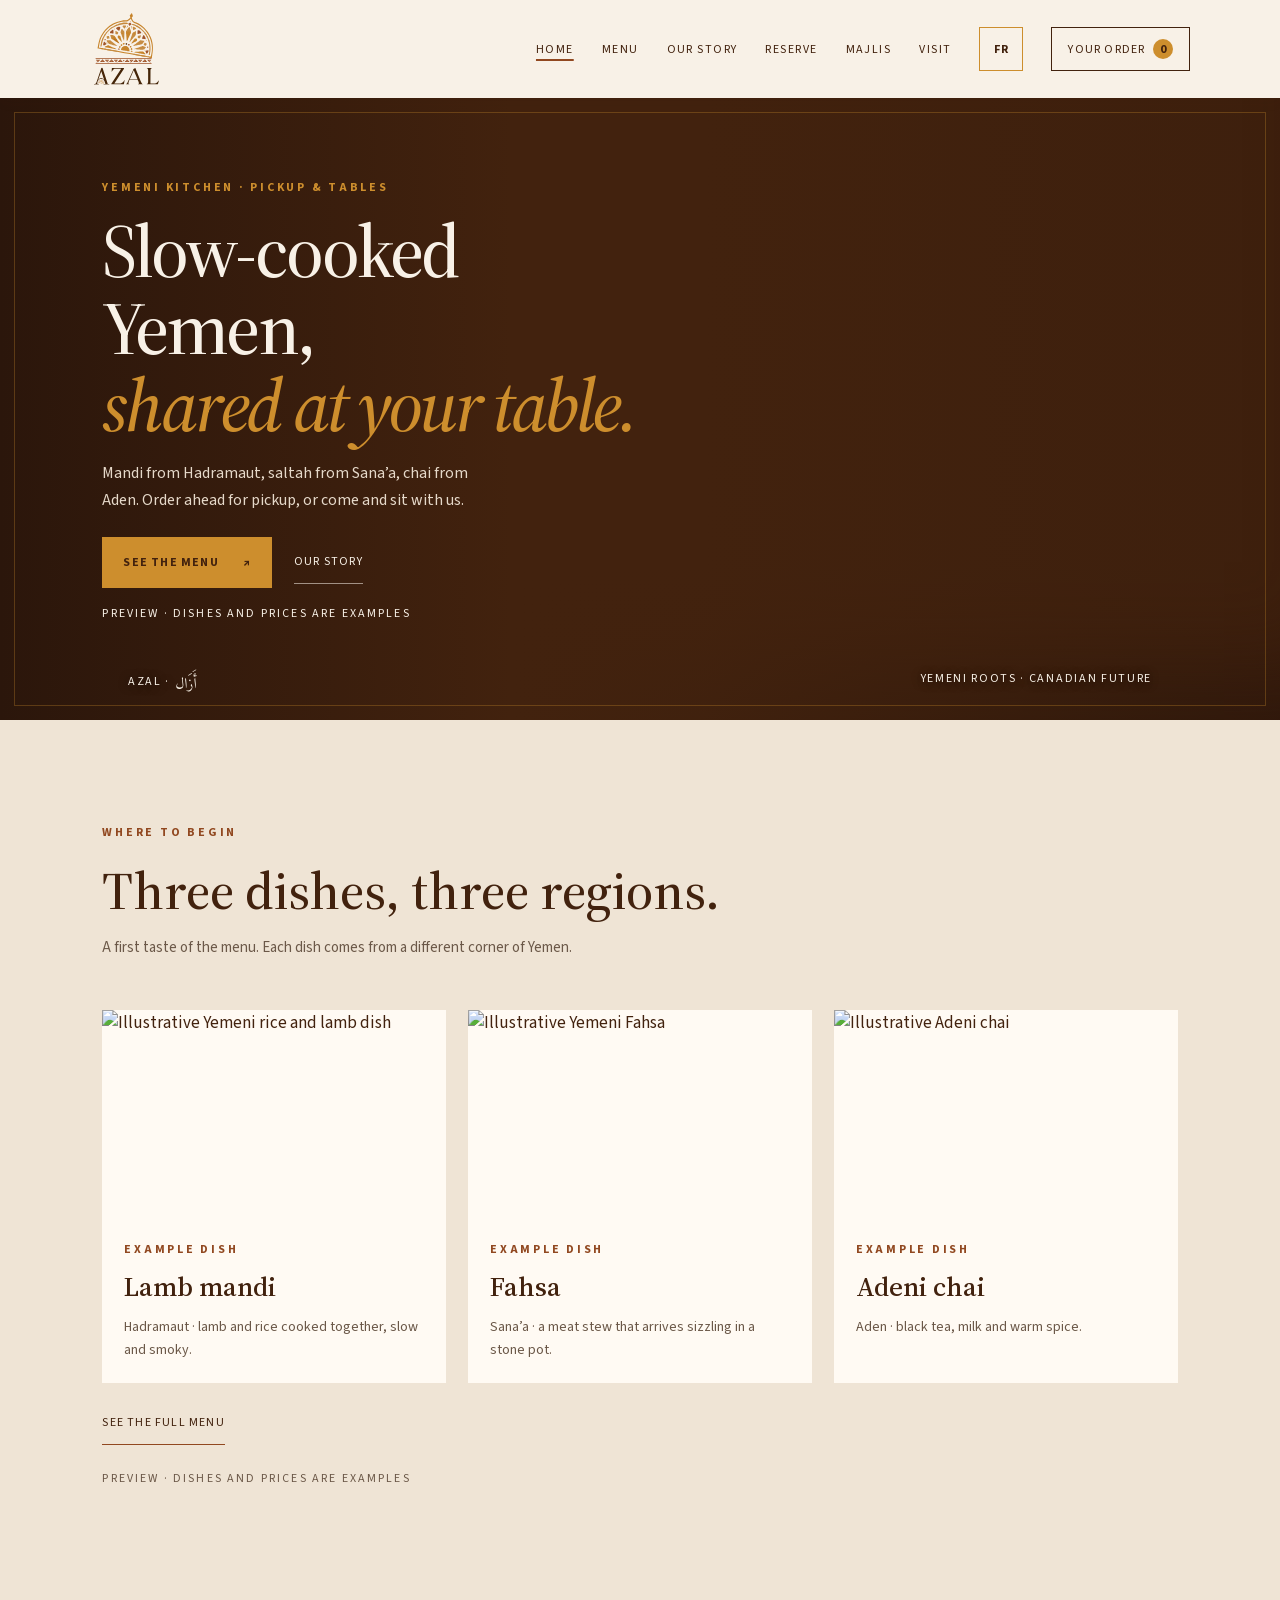
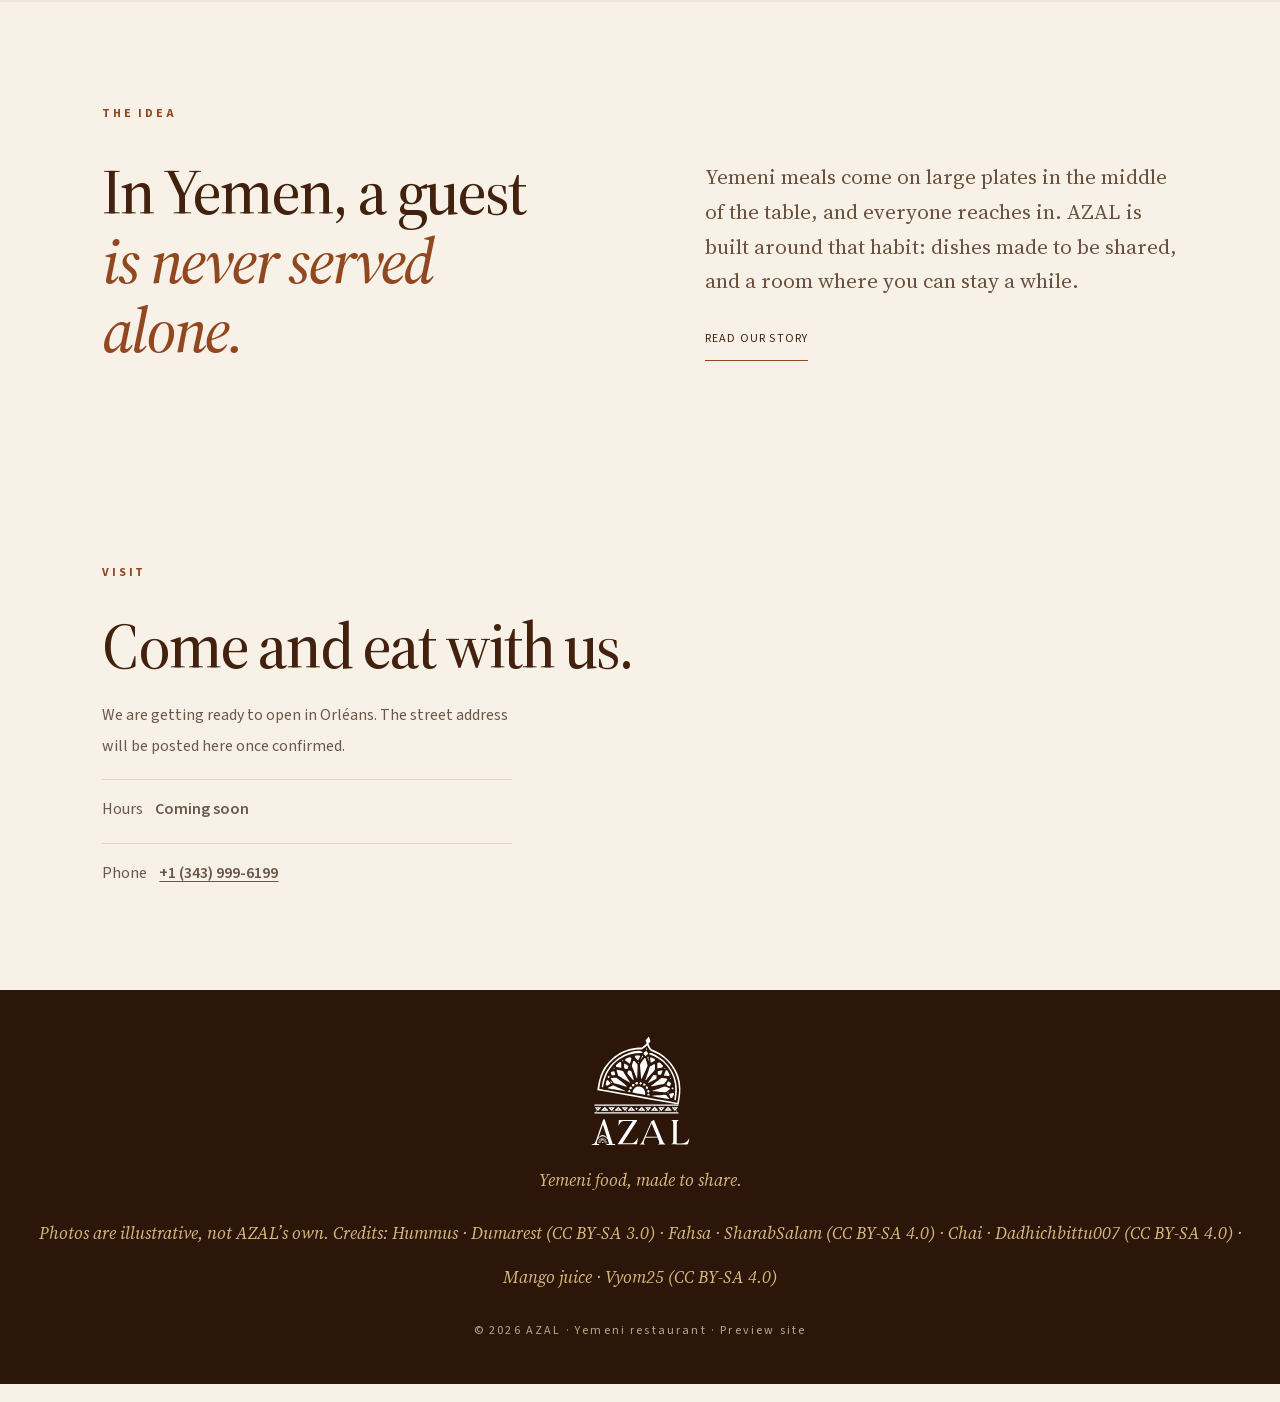
==== index.html @ a46d20f7 "T-23 step 2: membership number on the member page; join pitch hidden for members - auth.js state() r" ====
<!doctype html>
<html lang="en">
<head>
<meta charset="utf-8"><meta name="viewport" content="width=device-width, initial-scale=1"><meta name="theme-color" content="#42220E">
<meta name="description" content="Yemeni food made to share: mandi from Hadramaut, saltah from Sana’a, chai from Aden. Preview site: dishes and prices are examples."><meta property="og:type" content="website"><meta property="og:title" content="AZAL · Yemeni kitchen"><meta property="og:description" content="Yemeni food made to share: mandi from Hadramaut, saltah from Sana’a, chai from Aden. Preview site: dishes and prices are examples."><meta name="twitter:card" content="summary"><title>AZAL · Yemeni kitchen</title>
<link rel="preload" href="assets/fonts/SourceSans3VF-Upright.woff2" as="font" type="font/woff2" crossorigin><link rel="preload" href="assets/fonts/SourceSerif4Variable-Roman.woff2" as="font" type="font/woff2" crossorigin><link rel="stylesheet" href="styles.css?v=20261127-2100"><link rel="icon" type="image/svg+xml" href="assets/azal-symbol.svg"></head>
<body class="page-home" data-title-key="title_home"><a class="skip-link" href="#main-content" data-i18n="skipLink">Skip to content</a><header class="site-header"><a class="brand" href="index.html" aria-label="AZAL home" data-i18n-aria-label="ariaHome"><img class="brand-logo" style="height:78px;width:auto;display:block" src="assets/azal-logo.svg" alt="AZAL — Yemeni Kitchen" data-i18n-alt="altLogoFooter"></a>
<button class="menu-toggle" aria-label="Open navigation" data-i18n-aria-label="ariaOpenNav" aria-controls="primary-navigation" aria-expanded="false">☰</button><nav class="nav" id="primary-navigation" aria-label="Main navigation" data-i18n-aria-label="ariaMainNav"><a href="index.html" data-i18n="navHome" aria-current="page">Home</a><a href="menu.html" data-i18n="navMenu">Menu</a><a href="story.html" data-i18n="navStory">Our story</a><a href="reserve.html" data-i18n="navReserve">Reserve</a>
<a href="member.html" data-i18n="navMajlis">Majlis</a><a href="index.html#visit" data-i18n="navVisit">Visit</a><button class="language-toggle" id="languageToggle" type="button" aria-label="Switch language">FR</button></nav><div class="header-quick"><button class="language-quick" type="button" data-lang-quick>FR</button><a class="majlis-quick" href="member.html" aria-label="Majlis" data-i18n-aria-label="navMajlis"><svg class="hq-icon" viewBox="0 0 24 24" aria-hidden="true" focusable="false"><circle cx="12" cy="8" r="4"/><path d="M4 21c1.5-4.2 4.4-6 8-6s6.5 1.8 8 6"/></svg></a></div><button class="cart-open" id="cartOpen"><svg class="hq-icon cart-icon" viewBox="0 0 24 24" aria-hidden="true" focusable="false"><path d="M5 8h14l-1.2 12H6.2z"/><path d="M9 8V6a3 3 0 0 1 6 0v2"/></svg><span class="cart-label" data-i18n="cartButton">Your order</span> <span id="cartCount">0</span></button></header>
<main id="main-content"><section class="hero"><div class="hero-photo" role="img" aria-label="Traditional Yemeni rice and lamb feast" data-i18n-aria-label="ariaHeroImage"></div><div class="hero-shade"></div><div class="hero-copy"><p class="eyebrow" data-i18n="heroEyebrow">YEMENI KITCHEN · PICKUP & TABLES</p><h1><span data-i18n="heroTitle">Slow-cooked Yemen,</span><br><em data-i18n="heroTitleEm">shared at your table.</em></h1><p class="hero-text" data-i18n="heroText">Mandi from Hadramaut, saltah from Sana’a, chai from Aden. Order ahead for pickup, or come and sit with us.</p><div class="hero-actions"><a class="button button-gold" href="menu.html"><span data-i18n="heroMenu">See the menu</span> <span class="dir-arrow" aria-hidden="true">↗</span></a><a class="text-link" href="story.html" data-i18n="heroStory">Our story</a></div><p class="sample-note" data-i18n="sampleNote">PREVIEW · DISHES AND PRICES ARE EXAMPLES</p></div><div class="hero-bottom"><span>AZAL · <svg class="wordmark-ar" focusable="false" xmlns="http://www.w3.org/2000/svg" viewBox="43 -1296 1424 1545" role="img" aria-label="أَزَال" lang="ar"><path fill="currentColor" d="M1320 -670Q1341 -719 1347 -672L1370 -427Q1408 -96 1361 -7Q1354 5 1350 -1Q1346 -6 1346 -18Q1348 -102 1334 -207Q1334 -211 1313 -397L1291 -578Q1289 -598 1295 -612ZM1411 -812Q1384 -807 1364.5 -803.0Q1345 -799 1334 -795Q1323 -791 1302.0 -782.5Q1281 -774 1250 -760Q1237 -754 1231 -764Q1219 -782 1270 -813Q1233 -831 1228 -855Q1220 -897 1262 -954Q1304 -1011 1351 -1007Q1381 -1004 1378 -973Q1375 -942 1360 -921Q1346 -901 1336 -916Q1325 -934 1306 -935Q1286 -937 1275 -923Q1263 -908 1276 -897Q1309 -866 1374 -864Q1379 -864 1386.5 -865.5Q1394 -867 1404 -869Q1415 -871 1422.0 -872.5Q1429 -874 1433 -874Q1442 -874 1445 -867Q1448 -861 1446 -856Q1426 -815 1411 -812Z M1395 -1270Q1420 -1285 1413 -1260L1403 -1228Q1400 -1215 1381 -1204L1187 -1092Q1178 -1087 1173 -1089Q1169 -1092 1169 -1101V-1118Q1169 -1126 1187 -1141Z M1066 -279Q1067 -283 1069 -284Q1074 -286 1084 -276Q1123 -236 1142 -169Q1162 -100 1156 -35Q1144 53 1086 127Q1028 202 934 226Q910 233 886 225Q828 205 791.5 190.5Q755 176 741 167Q737 164 737 161Q737 157 740 154Q743 151 749 153Q784 163 813.0 166.5Q842 170 867 167Q892 164 920.5 152.5Q949 141 981 120Q1076 59 1120 -24Q1124 -30 1122 -40Q1107 -93 1044 -171Q1041 -176 1042 -179ZM964 -590Q966 -593 972 -592Q1012 -578 1043 -550Q1047 -546 1044 -542L997 -466Q994 -461 987 -467Q983 -470 966.0 -481.0Q949 -492 917 -511Q912 -514 915 -517Z M1098 -1021Q1123 -1036 1116 -1011L1106 -979Q1103 -966 1084 -955L890 -843Q881 -838 876 -840Q872 -843 872 -852V-869Q872 -877 890 -892Z M692 -670Q713 -719 719 -672L742 -427Q780 -96 733 -7Q726 5 722 -1Q718 -6 718 -18Q720 -102 706 -207Q706 -211 685 -397L663 -578Q661 -598 667 -612Z M463 -744Q466 -751 473 -751Q480 -751 483 -742Q501 -693 524 -669Q533 -660 523 -645Q518 -638 514.0 -632.0Q510 -626 507 -622Q501 -615 501 -602Q503 -569 508.0 -523.5Q513 -478 520 -420Q528 -362 532.5 -317.5Q537 -273 539 -241Q547 -139 512 -58Q491 -7 407 29Q322 65 257 64Q64 61 63 -104Q62 -213 139 -313Q144 -320 150 -318Q157 -316 158 -311Q160 -304 156 -298Q103 -202 107 -159Q121 -36 290 -42Q435 -47 499 -129Q498 -161 492.5 -216.5Q487 -272 476 -352Q466 -432 458.0 -507.0Q450 -582 445 -652L441 -686Q441 -694 444 -700Z"/></svg></span><span data-i18n="heroBottom">YEMENI ROOTS · CANADIAN FUTURE</span></div></section><section class="signature-section section">
<div class="section-kicker" data-i18n="signatureKicker">WHERE TO BEGIN</div>
<div class="signature-heading"><div><h2 data-i18n="signatureTitle">Three dishes, three regions.</h2><p data-i18n="signatureIntro">A first taste of the menu. Each dish comes from a different corner of Yemen.</p></div></div>
<div class="signature-grid">
<a class="signature-card" href="menu.html"><img src="https://images.unsplash.com/photo-1512058564366-18510be2db19?auto=format&amp;fit=crop&amp;w=900&amp;q=80" alt="Illustrative Yemeni rice and lamb dish" data-i18n-alt="altMandi"><span class="section-kicker" data-i18n="signatureLabel">EXAMPLE DISH</span><h3 data-i18n="signatureMandi">Lamb mandi</h3><p data-i18n="signatureMandiText">Hadramaut · lamb and rice cooked together, slow and smoky.</p></a>
<a class="signature-card" href="menu.html"><img src="https://commons.wikimedia.org/wiki/Special:FilePath/%D8%AE%D8%A8%D8%B2_%D9%85%D9%84%D9%88%D8%AD.jpg?width=900" alt="Illustrative Yemeni Fahsa" data-i18n-alt="altFahsa"><span class="section-kicker" data-i18n="signatureLabel">EXAMPLE DISH</span><h3 data-i18n="signatureFahsa">Fahsa</h3><p data-i18n="signatureFahsaText">Sana’a · a meat stew that arrives sizzling in a stone pot.</p></a>
<a class="signature-card" href="menu.html"><img src="https://commons.wikimedia.org/wiki/Special:FilePath/Chai_In_Sakora.jpg?width=900" alt="Illustrative Adeni chai" data-i18n-alt="altChai"><span class="section-kicker" data-i18n="signatureLabel">EXAMPLE DISH</span><h3 data-i18n="signatureChai">Adeni chai</h3><p data-i18n="signatureChaiText">Aden · black tea, milk and warm spice.</p></a>
</div>
<a class="text-link dark-link signature-more" href="menu.html" data-i18n="signatureMore">See the full menu</a>
<p class="sample-note signature-note" data-i18n="sampleNote">PREVIEW · DISHES AND PRICES ARE EXAMPLES</p>
</section><section class="welcome section" id="story-teaser"><div class="section-kicker" data-i18n="storyKicker">THE IDEA</div><div class="welcome-grid"><h2><span data-i18n="storyTitle">In Yemen, a guest</span><br><em data-i18n="storyTitleEm">is never served alone.</em></h2><div class="welcome-copy"><p data-i18n="storyText">Yemeni meals come on large plates in the middle of the table, and everyone reaches in. AZAL is built around that habit: dishes made to be shared, and a room where you can stay a while.</p><div class="story-teaser-link"><a class="text-link dark-link" href="story.html" data-i18n="storyTeaserLink">Read our story</a></div></div></div></section><section class="visit section" id="visit"><div><div class="section-kicker" data-i18n="visitKicker">VISIT</div><h2 data-i18n="visitTitle">Come and eat with us.</h2><p data-i18n="visitText">We are getting ready to open in Orléans. The street address will be posted here once confirmed.</p><p class="visit-hours"><span data-i18n="hoursLabel">Hours</span> <strong data-i18n="comingSoon">Coming soon</strong></p><p class="visit-hours visit-phone"><span data-i18n="addressLabel">Phone</span> <a class="phone-link" dir="ltr" href="tel:+13439996199"><strong>+1 (343) 999-6199</strong></a></p></div><div class="visit-card" hidden data-show-when="owner-facts"><span class="card-label" data-i18n="visitCard">AZAL</span><h3><span data-i18n="visitCardTitle">One room,</span><br><span data-i18n="visitCardTitle2">one warm welcome.</span></h3><div class="detail-row"><span data-i18n="locationLabel">Where</span><strong data-i18n="toAnnounce">Address coming soon</strong></div><div class="detail-row"><span data-i18n="addressLabel">Phone</span><strong data-i18n="comingSoon">Coming soon</strong></div><div class="detail-row"><span data-i18n="hoursLabel">Hours</span><strong data-i18n="comingSoon">Coming soon</strong></div></div></section></main><footer class="footer"><img class="footer-logo" style="height:118px;width:auto;display:block;margin:0 auto 12px" src="assets/azal-logo-white.svg" alt="AZAL Restaurant" data-i18n-alt="altLogo"><p data-i18n="footerTagline">Yemeni food, made to share.</p><p class="photo-credits"><span data-i18n="photoCreditsLabel">Photos are illustrative, not AZAL’s own. Credits:</span> <a href="https://commons.wikimedia.org/wiki/File:HummusLebanese.jpg" target="_blank" rel="noopener noreferrer">Hummus · Dumarest</a> (CC BY-SA 3.0) · <a href="https://commons.wikimedia.org/wiki/File:%D8%AE%D8%A8%D8%B2_%D9%85%D9%84%D9%88%D8%AD.jpg" target="_blank" rel="noopener noreferrer">Fahsa · SharabSalam</a> (CC BY-SA 4.0) · <a href="https://commons.wikimedia.org/wiki/File:Chai_In_Sakora.jpg" target="_blank" rel="noopener noreferrer">Chai · Dadhichbittu007</a> (CC BY-SA 4.0) · <a href="https://commons.wikimedia.org/wiki/File:Mango_juice.JPG" target="_blank" rel="noopener noreferrer">Mango juice · Vyom25</a> (CC BY-SA 4.0)</p><span>© <span id="year"></span> <span data-i18n="footerLegal">AZAL · Yemeni restaurant · Preview site</span></span></footer><div class="cart-backdrop" id="cartBackdrop"></div><aside class="cart-drawer" id="cartDrawer" aria-label="Your order" data-i18n-aria-label="ariaYourOrder" aria-hidden="true"><div class="cart-head"><div><span class="section-kicker" data-i18n="cartKicker">YOUR ORDER</span><h2 data-i18n="cartTitle">For pickup</h2></div><button class="close-cart" id="cartClose" aria-label="Close cart" data-i18n-aria-label="ariaCloseCart">×</button></div><div id="cartItems" class="cart-items"><p class="empty-cart">Your basket is waiting for something delicious.</p></div><div class="cart-bottom"><div class="total-line"><span data-i18n="subtotal">Subtotal</span><strong id="cartTotal">$0.00</strong></div><div class="total-line"><span data-i18n="hst">HST (13%)</span><strong id="cartTax">$0.00</strong></div><div class="total-line total-grand"><span data-i18n="total">Total</span><strong id="cartGrand">$0.00</strong></div><p class="demo-disclaimer" data-i18n="cartDisclaimer">Preview only: nothing is sent or charged.</p><button class="button button-gold checkout-button" id="checkoutButton" disabled><span data-i18n="checkoutButton">Continue</span></button></div></aside>

<p id="cartStatus" class="visually-hidden" role="status" aria-live="polite"></p><div class="checkout-modal" id="checkoutModal" role="dialog" aria-modal="true" aria-labelledby="checkoutTitle"><div class="checkout-panel"><button class="close-cart modal-close" id="modalClose" aria-label="Close" data-i18n-aria-label="ariaClose">×</button><span class="section-kicker" data-i18n="demoOnly">PREVIEW</span><h2 id="checkoutTitle" data-i18n="checkoutTitle">Almost there.</h2><p data-i18n="checkoutText">This preview does not send your order to the kitchen or take payment.</p><p class="demo-disclaimer" data-i18n="demoPickupOnly">Nothing you choose here is sent, stored or charged.</p><fieldset class="pickup" id="pickup"><legend data-i18n="pickupTitle">Pickup time</legend><p class="pickup-note" id="pickupNote" aria-live="polite"></p><div class="pickup-options" id="pickupOptions"></div><p class="pickup-tz" id="pickupTz" data-i18n="pickupTz" hidden>Times are Toronto time.</p></fieldset><div class="checkout-totals" id="checkoutTotals" aria-live="polite"></div><button class="button button-gold checkout-button" id="placeDemoOrder"><span data-i18n="placeDemo">See the preview</span></button><p id="checkoutMessage" class="checkout-message" aria-live="polite"></p><div class="ritual" id="ritualPreview" aria-live="polite" hidden></div></div></div>
<script src="supabase-config.js?v=20261127-2100" defer></script><script src="script.js?v=20261127-2100" defer></script><script src="auth.js?v=20261127-2100" defer></script><script src="sigil.js?v=20261127-2100" defer></script><script src="checkout.js?v=20261127-2100" defer></script><script src="sharecard.js?v=20261127-2100" defer></script><script src="iftar.js?v=20261127-2100" defer></script></body></html>
---- styles.css ----
/* Arabic webfont (F-A): Amiri, SIL OFL 1.1 (assets/fonts/OFL-Amiri.txt), subset to Arabic + basic punctuation.
   Loaded only when Arabic glyphs are needed (unicode-range), so EN/FR pages do not download it. */
@font-face{font-family:"AZAL Arabic";src:url("assets/fonts/Amiri-Arabic.woff") format("woff");font-weight:400 700;font-style:normal;font-display:swap;unicode-range:U+0600-06FF,U+0750-077F,U+FB50-FDFF,U+FE70-FEFF,U+200C-200F}
:root{--brown:#42220E;--gold:#CD8E2D;--clay:#914820;--ivory:#F8F1E7;--muted:#6B5848;--cream:#fffaf3}*{box-sizing:border-box}html{scroll-behavior:smooth}body{margin:0;background:var(--ivory);color:var(--brown);font-family:'DM Sans',Arial,sans-serif}body.locked{overflow:hidden}a{color:inherit;text-decoration:none}button{font:inherit;cursor:pointer}.site-header{height:88px;padding:10px clamp(22px,7vw,110px);display:flex;align-items:center;justify-content:space-between;background:var(--ivory);position:relative;z-index:5}.brand{display:flex;flex-direction:column;align-items:center;line-height:1}.brand small{font-size:12px;letter-spacing:.25em;margin-top:6px}.nav{display:flex;align-items:center;gap:36px;font-size:12px;letter-spacing:.12em;text-transform:uppercase}.nav>a:hover{color:var(--clay)}.cart-open{background:none;border:1px solid var(--brown);padding:12px 17px;color:var(--brown);font-size:12px;letter-spacing:.1em;text-transform:uppercase}.cart-open{display:inline-flex;align-items:center;justify-content:center;gap:8px;white-space:nowrap;flex-shrink:0}.cart-open #cartCount{display:inline-grid;place-items:center;margin:0;background:var(--gold);border-radius:50%;width:20px;height:20px;min-width:20px;font-weight:700;flex:0 0 20px}.menu-toggle{display:none;background:none;border:0;font-size:25px;color:var(--brown)}.hero{min-height:630px;position:relative;display:flex;align-items:center;overflow:hidden;background:var(--brown);color:var(--ivory);padding:90px clamp(24px,10vw,150px);box-shadow:inset 0 -130px 90px -70px rgba(43,22,11,.78)}.hero-photo{position:absolute;inset:0 0 0 38%;background-image:url('https://images.unsplash.com/photo-1544025162-d76694265947?auto=format&fit=crop&w=1800&q=85');background-size:cover;background-position:center 54%;opacity:.8}.hero-shade{position:absolute;inset:0;background:linear-gradient(90deg,#2b160b 0%,#42220E 38%,rgba(66,34,14,.72) 58%,rgba(40,20,9,.16) 100%)}.hero:after{content:"";position:absolute;inset:18px;border:1px solid rgba(205,142,45,.25);pointer-events:none}.hero-copy{position:relative;z-index:2;max-width:610px}.eyebrow,.section-kicker,.card-label{font-size:12px;letter-spacing:.23em;font-weight:700}.eyebrow{color:var(--gold)}h1,h2,h3{font-family:'Playfair Display',Georgia,serif;font-weight:500}h1{font-size:clamp(50px,6.6vw,88px);line-height:1.02;letter-spacing:-.04em;margin:24px 0}h1 em{color:var(--gold);font-weight:500}.hero-text{font-size:14px;line-height:1.9;color:#e6d9ca;max-width:420px}.hero-actions{display:flex;align-items:center;gap:24px;flex-wrap:wrap;margin-top:35px}.button{display:inline-flex;justify-content:center;align-items:center;gap:24px;padding:16px 21px;border:0;font-size:12px;letter-spacing:.1em;text-transform:uppercase;font-weight:700}.button-gold{background:var(--gold);color:var(--brown)}.button-gold:hover{background:#dfaa50}.sample-note{font-size:12px;letter-spacing:.16em;color:#e2c99f}.hero-bottom{position:absolute;bottom:28px;left:clamp(24px,10vw,150px);right:clamp(24px,10vw,150px);z-index:2;display:flex;justify-content:space-between;font-size:12px;letter-spacing:.2em;color:var(--ivory);text-shadow:0 1px 10px rgba(20,10,4,.85)}.section{padding:100px clamp(24px,10vw,150px)}.section-kicker{color:var(--clay)}.welcome-grid{display:grid;grid-template-columns:1fr 1fr;gap:12%;align-items:center;margin-top:34px}.welcome h2,.menu-top h2,.visit h2{font-size:clamp(43px,5vw,66px);line-height:1.08;letter-spacing:-.035em;margin:0}.welcome h2 em,.menu-top h2 em,.visit h2 em{color:var(--clay);font-weight:500}.welcome-grid p{font-family:'Playfair Display',Georgia,serif;font-size:21px;line-height:1.65;color:#69513d;margin:0}.menu-section{background:#efe4d5}.menu-top{display:flex;align-items:end;justify-content:space-between;gap:35px}.menu-top h2{margin:25px 0 13px}.menu-intro{max-width:540px;color:var(--muted);font-size:12px;line-height:1.8}.demo-label{border:1px solid #c9a77e;padding:11px 14px;font-size:12px;letter-spacing:.13em;white-space:nowrap;color:var(--clay)}.category-tabs{display:flex;gap:9px;flex-wrap:wrap;margin:34px 0 25px}.category-tabs button{border:1px solid #d6c4af;background:transparent;padding:11px 17px;color:var(--brown);font-size:12px}.category-tabs button.active,.category-tabs button:hover{background:var(--brown);border-color:var(--brown);color:var(--ivory)}.product-grid{display:grid;grid-template-columns:repeat(3,minmax(0,1fr));gap:22px}.product-card{background:var(--cream);min-width:0;box-shadow:0 8px 25px rgba(66,34,14,.045);display:flex;flex-direction:column}.product-card{position:relative}.product-image{height:220px;background:#d8c3a9;position:relative;overflow:hidden}.product-image>img{display:block;width:100%;height:100%;object-fit:cover}.product-tag{position:absolute;top:14px;left:14px;background:var(--gold);padding:7px 9px;font-size:12px;letter-spacing:.1em;text-transform:uppercase}.product-info{padding:20px;display:flex;flex-direction:column;flex:1}.product-category{font-size:12px;letter-spacing:.18em;color:var(--clay);text-transform:uppercase}.product-info h3{font-size:24px;margin:9px 0 7px}.product-info p{font-size:12px;line-height:1.7;color:var(--muted);margin:0 0 17px;min-height:38px}.product-bottom{display:flex;align-items:center;justify-content:space-between;margin-top:auto}.product-price{font-size:15px;font-weight:700}.add-button{border:1px solid var(--brown);background:transparent;color:var(--brown);padding:10px 13px;font-size:12px;letter-spacing:.08em;text-transform:uppercase}.add-button:hover{background:var(--brown);color:white}.visit{display:grid;grid-template-columns:1fr .8fr;gap:12%;align-items:center}.visit h2{margin:30px 0 20px}.visit>div>p{font-size:13px;line-height:1.9;color:var(--muted);max-width:410px}.visit-card{background:var(--cream);padding:38px;box-shadow:0 18px 50px rgba(66,34,14,.07)}.card-label{color:var(--clay)}.visit-card h3{font-size:34px;line-height:1.2;margin:22px 0 30px}.detail-row{display:flex;justify-content:space-between;gap:20px;padding:14px 0;border-top:1px solid #e8d9c8;font-size:12px}.detail-row span{color:var(--muted)}.detail-row strong{text-align:right}.footer{background:#2c1609;color:var(--ivory);padding:42px 24px;text-align:center}.footer-wordmark{display:inline-block;color:var(--gold)}.footer p{font-family:'Source Serif 4',Georgia,serif;font-style:italic;color:#d7b77e}.footer>span:last-child{font-size:12px;letter-spacing:.18em;color:#bca68e}.cart-backdrop{position:fixed;inset:0;background:rgba(20,10,4,.55);z-index:20;opacity:0;visibility:hidden;transition:.25s}.cart-backdrop.open{opacity:1;visibility:visible}.cart-drawer{position:fixed;z-index:21;right:0;top:0;height:100dvh;width:min(440px,100%);background:var(--ivory);transform:translateX(102%);transition:transform .3s ease;display:flex;flex-direction:column;padding:27px}.cart-drawer.open{transform:translateX(0)}.cart-head{display:flex;justify-content:space-between;align-items:center;border-bottom:1px solid #dfcfbb;padding-bottom:20px}.cart-head h2,.checkout-panel h2{font-size:35px;margin:8px 0 0}.close-cart{background:none;border:0;font-size:30px;color:var(--brown);line-height:1}.cart-items{overflow:auto;flex:1;padding:12px 0}.empty-cart{font-size:12px;color:var(--muted);padding:25px 0}.cart-row{display:grid;grid-template-columns:1fr auto;gap:10px;padding:15px 0;border-bottom:1px solid #e5d7c7}.cart-row strong{font-size:13px}.cart-row small{display:block;color:var(--muted);font-size:12px;margin-top:5px}.quantity-controls{display:flex;align-items:center;gap:9px}.quantity-controls button{width:25px;height:25px;border:1px solid #cbb79f;background:transparent;color:var(--brown)}.cart-bottom{border-top:1px solid #dfcfbb;padding-top:18px}.total-line{display:flex;justify-content:space-between;font-size:13px}.demo-disclaimer{font-size:12px;line-height:1.6;color:var(--muted)}.checkout-button{width:100%;margin-top:8px}.checkout-button:disabled{opacity:.4;cursor:not-allowed}.checkout-modal{position:fixed;inset:0;z-index:30;background:rgba(20,10,4,.65);display:none;place-items:center;padding:18px}.checkout-modal.open{display:grid}.checkout-panel{width:min(460px,100%);background:var(--ivory);padding:35px;position:relative}.modal-close{position:absolute;right:22px;top:18px}.checkout-panel h2{margin:16px 0}.checkout-panel>p{font-size:12px;line-height:1.7;color:var(--muted)}.checkout-panel label{display:block;font-size:12px;letter-spacing:.08em;text-transform:uppercase;margin-top:17px}.checkout-panel input,.checkout-panel select{display:block;width:100%;margin-top:8px;padding:13px;border:1px solid #d7c5b0;background:#fffaf3;color:var(--brown);font:inherit}.checkout-message{color:var(--clay);font-weight:600}.no-products{grid-column:1/-1;padding:45px;text-align:center;color:var(--muted)}
@media(max-width:800px){.site-header{height:76px}.menu-toggle{display:block}.nav{display:none;position:absolute;top:76px;left:0;right:0;background:var(--ivory);padding:22px;flex-direction:column;gap:20px;align-items:stretch}.nav.open{display:flex}.cart-open{text-align:center}.hero{min-height:620px;padding:75px 25px 95px}.hero-photo{inset:0;background-position:center;opacity:.48}.hero-shade{background:linear-gradient(90deg,rgba(42,20,8,.96),rgba(66,34,14,.7))}.hero:after{inset:10px}.hero-bottom{left:25px;right:25px}.section{padding:75px 25px}.welcome-grid,.visit{grid-template-columns:1fr;gap:25px}.menu-top{display:block}.demo-label{display:inline-block;margin-top:12px}.product-grid{grid-template-columns:repeat(2,minmax(0,1fr));gap:14px}.product-image{height:170px}.product-info{padding:15px}.product-info h3{font-size:20px}.product-info p{min-height:55px}.visit-card{padding:27px}}@media(max-width:480px){.product-grid{grid-template-columns:1fr}.product-image{height:225px}.product-info p{min-height:0}.hero-actions{align-items:flex-start;flex-direction:column;gap:15px}.welcome h2,.menu-top h2,.visit h2{font-size:46px}.cart-drawer{padding:20px}}

.brand-logo{height:78px;width:auto;display:block}
.footer-logo{height:118px;width:auto;display:block;margin:0 auto 12px}

/* Usability and accessibility refinements */
.skip-link{position:absolute;left:16px;top:-60px;z-index:100;background:var(--gold);color:var(--brown);padding:12px 16px;font-weight:700}
.skip-link:focus{top:12px}
.text-link{font-size:12px;letter-spacing:.1em;text-transform:uppercase;border-bottom:1px solid rgba(248,241,231,.55);padding:0 0 5px;color:var(--ivory)}
.text-link:hover{color:var(--gold);border-color:var(--gold)}
.menu-search-label{display:block;font-size:12px;letter-spacing:.15em;text-transform:uppercase;font-weight:700;color:var(--clay);margin:28px 0 8px}
.menu-search{display:block;width:min(100%,440px);padding:14px 16px;border:1px solid #d6c4af;background:var(--cream);color:var(--brown);font:inherit;font-size:12px;outline-offset:3px}
.menu-search:focus{border-color:var(--gold);outline:2px solid rgba(205,142,45,.25)}
.product-image[role="img"]{background-size:cover}
.category-tabs button:focus-visible,.add-button:focus-visible,.button:focus-visible,.cart-open:focus-visible,.menu-toggle:focus-visible{outline:3px solid var(--gold);outline-offset:3px}
@media(max-width:800px){.menu-search{width:100%}.hero-actions{gap:18px}}
@media(prefers-reduced-motion:reduce){html{scroll-behavior:auto}*,*::before,*::after{transition-duration:.01ms!important;animation-duration:.01ms!important;animation-iteration-count:1!important}}

.language-toggle{border:1px solid var(--gold);background:transparent;color:var(--brown);padding:10px 12px;font-size:12px;font-weight:700;letter-spacing:.08em;min-width:42px}.language-toggle:hover,.language-toggle:focus-visible{background:var(--gold);outline:2px solid var(--gold);outline-offset:2px}
@media(max-width:800px){.language-toggle{align-self:center}}


/* Sufra Compass — a one-tap, menu-grounded discovery guide */
.sufra-section{background:var(--ivory)}
.sufra-heading{display:flex;align-items:end;justify-content:space-between;gap:28px;margin-top:24px}
.sufra-heading h2{font-size:clamp(42px,5vw,64px);line-height:1.08;letter-spacing:-.035em;margin:0}
.sufra-heading h2 em{color:var(--clay);font-weight:500}
.sufra-intro{max-width:520px;margin:16px 0 0;color:var(--muted);font-size:12px;line-height:1.8}
.sufra-choices{display:grid;grid-template-columns:repeat(3,minmax(0,1fr));gap:12px;margin-top:30px}
.sufra-choice{min-width:0;min-height:176px;padding:23px 22px;display:flex;flex-direction:column;align-items:flex-start;text-align:left;gap:10px;background:var(--cream);border:1px solid #dfcfbb;color:var(--brown);transition:border-color .2s,background .2s,transform .2s}
.sufra-choice:hover,.sufra-choice:focus-visible{border-color:var(--gold);transform:translateY(-2px)}
.sufra-choice:focus-visible{outline:2px solid var(--clay);outline-offset:3px}
.sufra-choice.active{background:var(--brown);border-color:var(--brown);color:var(--ivory)}
.sufra-number{font-size:12px;letter-spacing:.16em;color:var(--clay);font-weight:700}
.sufra-choice.active .sufra-number,.sufra-choice.active .sufra-arrow{color:var(--gold)}
.sufra-choice-title{font-family:'Playfair Display',Georgia,serif;font-size:clamp(18px,2vw,24px);line-height:1.2}
.sufra-choice-copy{font-size:12px;line-height:1.5;color:var(--muted)}
.sufra-choice.active .sufra-choice-copy{color:#e6d9ca}
.sufra-arrow{margin-top:auto;margin-left:auto;font-size:18px;color:var(--clay)}
.sufra-status{min-height:18px;margin:14px 0 0;color:var(--muted);font-size:12px;line-height:1.6}
@media(max-width:800px){.sufra-heading{display:block}.sufra-heading .demo-label{display:inline-block;margin-top:16px}.sufra-choices{gap:9px}.sufra-choice{padding:18px 15px;min-height:165px}}
@media(max-width:480px){.sufra-choices{grid-template-columns:1fr;gap:9px}.sufra-choice{display:grid;grid-template-columns:28px minmax(0,1fr) auto;grid-template-rows:auto auto;align-items:center;gap:4px 10px;min-height:0;padding:17px 16px}.sufra-number{grid-column:1;grid-row:1/3}.sufra-choice-title{grid-column:2;grid-row:1;font-size:20px}.sufra-choice-copy{grid-column:2;grid-row:2}.sufra-arrow{grid-column:3;grid-row:1/3;margin:0}}
@media(prefers-reduced-motion:reduce){.sufra-choice{transition:none}.sufra-choice:hover,.sufra-choice:focus-visible{transform:none}}


/* D1 — AZAL welcome arch: a restrained, reversible hero art-direction pass.
   The existing photo, logo, palette and copy remain unchanged. */
.hero{
  min-height:700px;
  padding:104px clamp(24px,8vw,120px) 116px;
  isolation:isolate;
}
.hero-photo{
  inset:28px 6vw 28px 48%;
  border:1px solid rgba(205,142,45,.42);
  border-radius:50% 50% 0 0;
  opacity:1;
  background-position:center 52%;
}
.hero-shade{
  background:linear-gradient(90deg,#2b160b 0%,#42220E 39%,rgba(66,34,14,.94) 48%,rgba(40,20,9,.12) 100%);
}
.hero:before{
  content:"";
  position:absolute;
  z-index:0;
  top:18px;
  right:5.3vw;
  bottom:18px;
  width:45%;
  border:1px solid rgba(205,142,45,.24);
  border-radius:50% 50% 0 0;
  pointer-events:none;
}
.hero:after{
  inset:18px;
  border-color:rgba(205,142,45,.34);
}
.hero-copy{
  max-width:min(56%,650px);
}
.hero h1{
  font-size:clamp(56px,7vw,94px);
  text-wrap:balance;
}
.hero-text{
  font-size:15px;
  max-width:440px;
}
.hero-actions{
  gap:28px;
}
.sample-note{
  margin-top:24px;
  letter-spacing:.18em;
}
.hero-bottom{
  font-size:12px;
  letter-spacing:.22em;
}
@media(max-width:800px){
  .hero{
    min-height:650px;
    padding:78px 25px 105px;
  }
  .hero-photo{
    inset:0;
    border:0;
    border-radius:0;
    opacity:.43;
    background-position:center 52%;
  }
  .hero-shade{
    background:linear-gradient(90deg,rgba(35,17,8,.97),rgba(66,34,14,.72));
  }
  .hero:before{display:none}
  .hero:after{inset:10px}
  .hero-copy{max-width:100%}
  .hero h1{font-size:clamp(52px,10vw,76px)}
  .hero-text{font-size:14px}
  .hero-bottom{font-size:12px;letter-spacing:.12em}
}
@media(max-width:480px){
  .hero{
    min-height:620px;
    padding:72px 25px 100px;
  }
  .hero h1{font-size:clamp(48px,13vw,62px)}
  .hero-bottom{gap:12px;align-items:flex-end}
  .hero-bottom span:last-child{text-align:right;max-width:48%}
}
@media(prefers-reduced-motion:reduce){
  .hero-photo{transition:none}
}


/* P1 v2 — Sufra-first, legible and thumb-first experience */
:root{--muted:#6B5848}
body{font-family:'Source Sans 3','Source Sans Pro',Arial,sans-serif;font-size:16px;line-height:1.55}
h1,h2,h3,.sufra-choice-title,.welcome-grid p{font-family:'Source Serif 4',Georgia,serif}
.site-header{position:sticky;top:0;z-index:15;min-height:76px;height:auto;box-shadow:0 2px 14px rgba(66,34,14,.07)}
.hero{min-height:470px;padding:70px clamp(24px,8vw,120px) 82px;box-shadow:inset 0 -120px 90px -70px rgba(43,22,11,.78)}
.hero-photo{inset:0 0 0 43%;border:0;border-radius:0;opacity:.76;background-position:center 52%}
.hero-shade{background:linear-gradient(90deg,#2b160b 0%,#42220E 40%,rgba(66,34,14,.88) 55%,rgba(40,20,9,.16) 100%)}
.hero:before{display:none}
.hero:after{inset:14px;border-color:rgba(205,142,45,.3)}
.hero-copy{max-width:min(58%,650px)}
.hero h1{font-size:clamp(48px,5.7vw,76px);line-height:1.04}
.hero-text{font-size:16px;line-height:1.65}
.hero-actions{margin-top:24px;gap:22px}
.button{font-size:12px;min-height:48px}
.sample-note{font-size:12px;margin-top:16px;color:var(--ivory)}
.hero-bottom{font-size:12px;letter-spacing:.14em}
.section{padding:64px clamp(24px,8vw,120px)}
.sufra-heading{margin-top:16px}
.sufra-intro,.menu-intro{font-size:16px;line-height:1.65;color:var(--muted)}
.sufra-choice{min-height:144px;padding:20px}
.sufra-number,.sufra-status,.sufra-choice-copy{font-size:13px}
.sufra-choice-title{font-size:clamp(19px,2vw,24px)}
.menu-top h2{margin-top:14px}
.menu-search-label,.section-kicker,.eyebrow,.card-label,.demo-label,.product-category,.product-tag,.category-tabs button,.add-button,.nav,.cart-open,.detail-row,.footer>span:last-child{font-size:12px}
.menu-search{font-size:16px;min-height:48px}
.category-tabs{margin:22px 0 20px}
.category-tabs button{min-height:44px;padding:10px 15px}
.product-grid{gap:18px}
.product-info{padding:18px}
.product-info h3{font-size:22px}
.product-info p{font-size:14px;line-height:1.5;min-height:42px}
.add-button{min-height:44px;padding:10px 14px}
.visit>div>p{font-size:16px}
.demo-disclaimer{font-size:13px}
.cart-open{min-height:44px}
.language-toggle,.menu-toggle{min-height:44px;min-width:44px}
.sticky-cart{position:fixed;z-index:18;left:50%;bottom:max(16px,env(safe-area-inset-bottom));transform:translateX(-50%);display:flex;align-items:center;justify-content:center;gap:14px;width:min(440px,calc(100% - 28px));min-height:56px;padding:10px 18px;border:1px solid var(--gold);border-radius:4px;background:var(--brown);color:var(--ivory);box-shadow:0 8px 28px rgba(43,22,11,.28);font:600 14px 'Source Sans 3',Arial,sans-serif;cursor:pointer}
.sticky-cart[hidden]{display:none}
.sticky-cart-count{display:inline-grid;place-items:center;width:26px;height:26px;border-radius:50%;background:var(--gold);color:var(--brown);font-weight:700}
.sticky-cart strong{color:var(--ivory);font-size:15px}
.product-card{overflow:hidden}
@media(max-width:800px){
 .site-header{height:76px;padding:8px 18px}
 .brand-logo{height:58px!important}
 .hero{min-height:min(55svh,420px);padding:54px 25px 82px}
 .hero-photo{inset:0;opacity:.48}
 .hero-shade{background:linear-gradient(90deg,rgba(42,20,8,.96),rgba(66,34,14,.78))}
 .hero:after{inset:9px}
 .hero-copy{max-width:100%}
 .hero h1{font-size:clamp(42px,9vw,62px)}
 .hero-text{font-size:16px;max-width:38rem}
 .hero-actions{margin-top:18px}
 .hero-actions .text-link{display:none}
 .hero-bottom{left:25px;right:25px;font-size:12px;letter-spacing:.08em}
 .section{padding:48px 20px}
 .sufra-heading{display:block}
 .sufra-choices{grid-template-columns:1fr;gap:8px;margin-top:18px}
 .sufra-choice{display:grid;grid-template-columns:28px minmax(0,1fr) auto;grid-template-rows:auto auto;align-items:center;gap:4px 10px;min-height:0;padding:14px 15px}
 .sufra-number{grid-column:1;grid-row:1/3}
 .sufra-choice-title{grid-column:2;grid-row:1;font-size:19px}
 .sufra-choice-copy{grid-column:2;grid-row:2}
 .sufra-arrow{grid-column:3;grid-row:1/3;margin:0}
 .product-grid{grid-template-columns:repeat(2,minmax(0,1fr));gap:12px}
 .product-image{height:150px}
 .product-info{padding:14px}
 .product-info p{min-height:54px}
 .nav{gap:18px}
}
@media(max-width:480px){
 .product-grid{grid-template-columns:1fr;gap:10px}
 .product-card{display:grid;grid-template-columns:96px minmax(0,1fr);min-height:120px;align-items:stretch}
 .product-image{grid-column:1;grid-row:1;height:100%;min-height:120px}
 .product-tag{top:6px;left:6px;padding:4px 6px;font-size:12px}
 .product-info{grid-column:2;grid-row:1;padding:10px 12px;min-width:0}
 .product-info h3{font-size:18px;line-height:1.2;margin:2px 0 4px}
 .product-category{font-size:12px;letter-spacing:.08em}
 .product-info p{font-size:13px;line-height:1.35;display:-webkit-box;-webkit-box-orient:vertical;-webkit-line-clamp:2;overflow:hidden;min-height:0;margin:0 0 7px}
 .product-bottom{gap:8px}
 .product-price{font-size:14px}
 .add-button{min-height:40px;padding:8px 10px;font-size:12px}
 .hero{min-height:min(55svh,390px);padding:42px 20px 72px}
 .hero h1{font-size:clamp(40px,11vw,54px)}
 .hero-bottom{left:20px;right:20px;font-size:12px}
 .welcome-grid,.visit{grid-template-columns:1fr;gap:20px}
 .menu-top{display:block}
 .detail-row{font-size:13px}
 .cart-drawer{padding:20px}
}
@media(prefers-reduced-motion:reduce){.sticky-cart{transition:none}}


/* P1 v2 audit alignment — compact discovery above the fold */
small{font-size:12px!important}
.close-cart{display:grid;place-items:center;width:44px;height:44px;min-width:44px;min-height:44px}
.quantity-controls button{width:44px;height:44px;min-width:44px;min-height:44px}
body :where(.eyebrow,.section-kicker,.card-label,.demo-label,.product-category,.product-tag,.category-tabs button,.add-button,.nav,.cart-open,.detail-row,.footer>span:last-child,.hero-bottom,.sample-note,.menu-search-label,.sufra-number,.sufra-status,.sufra-choice-copy,.empty-cart,.cart-row small,.checkout-panel label,.checkout-message,.demo-disclaimer){font-size:12px!important}
@media(max-width:480px){
 .hero{min-height:min(42svh,340px);padding:38px 20px 68px}
 .hero h1{font-size:clamp(40px,10.5vw,52px)}
 .hero-text{font-size:15px;line-height:1.4;margin:10px 0}
 .hero-actions{margin-top:12px}
 .sample-note{margin-top:10px}
 .hero-bottom{font-size:12px;letter-spacing:.06em}
 .section{padding:28px 18px}
 .sufra-heading{margin-top:8px}
 .sufra-heading h2{font-size:34px;line-height:1.08}
 .sufra-intro{font-size:14px;line-height:1.35;margin:8px 0 0}
 .sufra-heading .demo-label{margin-top:6px;padding:5px 7px}
 .sufra-choices{grid-template-columns:repeat(3,minmax(0,1fr));gap:7px;margin-top:10px}
 .sufra-choice{display:flex;min-height:82px;padding:9px 5px;gap:4px;align-items:center;text-align:center;justify-content:center}
 .sufra-number{font-size:12px}
 .sufra-choice-title{font-size:14px;line-height:1.15}
 .sufra-choice-copy{font-size:12px;line-height:1.2}
 .sufra-arrow{display:none}
 .sufra-status{margin:7px 0 0;min-height:14px;line-height:1.2}
 .menu-section{padding:28px 18px}
 .menu-top h2{font-size:34px;margin:7px 0 5px}
 .menu-intro{font-size:14px;line-height:1.35;margin:0;max-width:38ch;display:-webkit-box;-webkit-box-orient:vertical;-webkit-line-clamp:2;overflow:hidden}
 .menu-top .demo-label{margin-top:6px;padding:5px 7px}
 .menu-search-label{margin:12px 0 5px}
 .menu-search{min-height:44px;padding:9px 12px;font-size:16px}
 .category-tabs{flex-wrap:nowrap;overflow-x:auto;gap:6px;margin:10px 0 10px;padding:2px 2px 6px;scrollbar-width:thin}
 .category-tabs button{flex:0 0 auto;min-height:44px;padding:8px 11px;white-space:nowrap}
 .product-card{grid-template-columns:96px minmax(0,1fr);min-height:120px}
 .product-image{min-height:120px}
 .product-tag,.product-category{font-size:12px!important}
 .product-info h3{font-size:18px}
 .product-info p{font-size:13px;line-height:1.3}
 .product-price{font-size:14px}
 .add-button{min-height:44px;font-size:12px!important;padding:8px 9px}
 .cart-open{padding:8px 10px;font-size:12px!important}
 .menu-toggle{width:44px;height:44px;min-width:44px;min-height:44px}
 .language-toggle{width:44px;height:44px;min-width:44px;min-height:44px}
 .close-cart,.quantity-controls button{width:44px;height:44px;min-width:44px;min-height:44px}
}
@media(min-width:900px){body{font-size:17px}.hero{min-height:480px}.product-info h3{font-size:24px}}


.language-toggle{font-size:12px!important;min-width:44px;min-height:44px}
@media(max-width:480px){.language-toggle{width:44px;height:44px}.sufra-choice{min-width:0}.sufra-choice-title{font-size:14px}.sufra-choice-copy{font-size:12px}}


/* P1 fold: menu is the hero's immediate successor; Sufra is an inline shortcut */
.sufra-section{padding:18px 0 12px;background:transparent}
@media(max-width:480px){
 .hero{min-height:min(38svh,320px);padding:30px 20px 58px}
 .hero h1{font-size:clamp(38px,10vw,50px);margin:12px 0}
 .hero-text{font-size:14px;line-height:1.35;margin:8px 0}
 .hero-actions{margin-top:10px}
 .sample-note{margin-top:8px}
 .menu-section{padding:22px 18px}
 .menu-top h2{font-size:32px;margin:5px 0 4px}
 .menu-intro{font-size:14px;line-height:1.3;-webkit-line-clamp:2}
 .sufra-section{padding:10px 0 8px}
 .sufra-heading{margin-top:4px}
 .sufra-heading h2{font-size:30px;line-height:1.05}
 .sufra-intro{font-size:14px;line-height:1.25;margin:5px 0 0}
 .sufra-heading .demo-label{margin-top:4px;padding:4px 6px}
 .sufra-choices{margin-top:8px;gap:6px}
 .sufra-choice{min-height:72px;padding:7px 4px;gap:3px}
 .sufra-choice-title{font-size:13px;line-height:1.1}
 .sufra-choice-copy{font-size:12px;line-height:1.1}
 .sufra-status{margin:5px 0 0;min-height:12px}
 .menu-search-label{margin:8px 0 4px}
 .menu-search{min-height:44px;padding:8px 11px}
 .category-tabs{margin:8px 0 8px}
 .category-tabs button{min-height:44px;padding:7px 10px}
}


/* Self-hosted Adobe Source families — SIL Open Font License 1.1 in assets/fonts/ */
@font-face{font-family:'Source Sans 3';font-style:normal;font-weight:200 900;font-display:swap;src:url('assets/fonts/SourceSans3VF-Upright.woff2') format('woff2')}
@font-face{font-family:'Source Serif 4';font-style:normal;font-weight:200 900;font-display:swap;font-optical-sizing:auto;src:url('assets/fonts/SourceSerif4Variable-Roman.woff2') format('woff2')}
@font-face{font-family:'Source Serif 4';font-style:italic;font-weight:200 900;font-display:swap;font-optical-sizing:auto;src:url('assets/fonts/SourceSerif4Variable-Italic.woff2') format('woff2')}


/* Claude C-DES interim fixes: floor, tap targets, French wrapping, compact rows */
@media(max-width:480px){
 .hero{min-height:320px;padding:24px 18px 48px}
 .hero h1{font-size:clamp(38px,10vw,48px);line-height:1.02;margin:10px 0}
 .hero-text{font-size:14px;line-height:1.3;margin:7px 0}
 .hero-actions{margin-top:8px}
 .sample-note{margin-top:7px}
 .section-kicker{white-space:normal;max-width:100%;overflow-wrap:anywhere;line-height:1.2}
 .menu-intro{-webkit-line-clamp:1;line-clamp:1}
 .sufra-intro{font-size:14px;line-height:1.2}
 .sufra-choice{min-height:72px}
 .sufra-choice-title{font-size:13px;line-height:1.08}
 .sufra-choice-copy{font-size:12px;line-height:1.05}
 .product-card{min-height:120px}
 .product-image{min-height:120px}
 .product-info{padding:4px 10px;gap:1px;display:flex;flex-direction:column;justify-content:center}
 .product-info h3{font-size:17px;line-height:1.05;margin:0;display:-webkit-box;-webkit-box-orient:vertical;-webkit-line-clamp:2;overflow:hidden}
 .product-category{font-size:12px!important;line-height:1;margin:0}
 .product-info p{font-size:14px;line-height:1.05;display:-webkit-box;-webkit-box-orient:vertical;-webkit-line-clamp:2;overflow:hidden;min-height:0;margin:0}
 .product-bottom{margin-top:2px;gap:8px;min-height:44px}
 .product-price{font-size:14px;line-height:1.1}
 .add-button{min-height:44px;height:44px;min-width:44px;padding:7px 9px;font-size:12px!important}
 .product-tag{font-size:12px!important}
 .hero-bottom,.hero-bottom span{font-size:12px!important;line-height:1.2}
}


/* P1 v3 — calm three-page structure */
.section{padding-block:clamp(64px,8vw,112px)}
.page-home .hero{min-height:460px;padding-block:68px 86px}
.page-home .hero-copy{max-width:560px}
.page-home .hero h1{font-size:clamp(46px,5.8vw,76px);margin:16px 0}
.page-home .hero-text{max-width:390px}
.signature-section{background:#efe4d5}
.signature-heading{display:flex;align-items:end;justify-content:space-between;gap:32px;margin:20px 0 34px}
.signature-heading h2,.story-values h2{font-family:'Source Serif 4',Georgia,serif;font-size:clamp(36px,4.2vw,56px);font-weight:500;line-height:1.1;margin:0}
.signature-heading p{color:var(--muted);font-size:15px;line-height:1.7;max-width:480px}
.signature-grid{display:grid;grid-template-columns:repeat(3,minmax(0,1fr));gap:22px}
.signature-card{display:block;background:var(--cream);padding-bottom:22px;min-width:0;transition:transform .2s ease}
.signature-card:hover{transform:translateY(-3px)}
.signature-card img{display:block;width:100%;height:210px;object-fit:cover}
.signature-card .section-kicker{display:block;margin:20px 22px 8px;font-size:12px}
.signature-card h3{font-family:'Source Serif 4',Georgia,serif;font-size:27px;margin:0 22px 8px}
.signature-card p{margin:0 22px;color:var(--muted);font-size:14px;line-height:1.6}
.signature-note{font-size:12px;margin-top:24px}
.story-teaser-link{margin-top:26px}
.dark-link{color:var(--brown);border-color:var(--clay)}
.page-banner{background:#efe4d5;padding:clamp(64px,8vw,104px) clamp(24px,10vw,150px)}
.page-banner h1{font-family:'Source Serif 4',Georgia,serif;color:var(--brown);font-size:clamp(42px,6vw,72px);line-height:1.04;margin:18px 0 14px;max-width:850px}
.page-banner p{max-width:600px;color:var(--muted);font-size:16px;line-height:1.75}
.page-banner .demo-label{margin-top:10px}
.page-menu .menu-section{padding-top:72px}
.page-menu .menu-top{margin-bottom:22px}
.page-menu .menu-intro{font-size:15px}
.page-story .welcome{padding-top:clamp(64px,8vw,104px)}
.page-story .welcome-grid p{font-family:'Source Serif 4',Georgia,serif}
.story-values{background:#efe4d5}
.story-values-grid{display:grid;grid-template-columns:1fr 1fr;gap:12%;align-items:center;margin-top:24px}
.story-values-grid p{font-size:17px;line-height:1.85;color:var(--muted)}
.majlis-preview{background:var(--brown);color:var(--ivory)}
.majlis-preview .section-kicker{color:var(--gold)}
.majlis-preview h2{font-family:'Source Serif 4',Georgia,serif;font-size:clamp(38px,5vw,62px);font-weight:500;margin:18px 0}
.majlis-preview p{max-width:620px;color:#e6d9ca;font-size:16px;line-height:1.8;margin-bottom:28px}
@media(max-width:800px){
 .page-home .hero{min-height:370px;padding:58px 25px 76px}
 .signature-heading{display:block}
 .signature-heading .button{margin-top:12px}
 .signature-grid{grid-template-columns:repeat(2,minmax(0,1fr));gap:14px}
 .signature-card img{height:170px}
 .story-values-grid{grid-template-columns:1fr;gap:12px}
 .page-banner{padding:64px 25px}
}
@media(max-width:520px){
 .signature-grid{grid-template-columns:1fr}
 .signature-card img{height:210px}
 .signature-heading h2,.story-values h2{font-size:38px}
}


/* P1 v3 — inactive account/member preview */
.member-preview{background:#efe4d5;display:grid;place-items:center}
.member-card{width:min(760px,100%);background:var(--cream);padding:clamp(28px,5vw,56px);box-shadow:0 18px 50px rgba(66,34,14,.07)}
.member-stats{display:grid;grid-template-columns:1fr 1fr;gap:16px;margin:28px 0}
.member-stat{border:1px solid #e5d7c7;padding:22px;display:flex;flex-direction:column;gap:12px}
.member-stat span{font-size:12px;letter-spacing:.08em;text-transform:uppercase;color:var(--muted)}
.member-stat strong{font-family:'Source Serif 4',Georgia,serif;font-size:28px;font-weight:500}
.member-card>p{font-size:15px;line-height:1.8;color:var(--muted);max-width:620px}
.member-actions{display:flex;gap:12px;flex-wrap:wrap;margin-top:24px}
.member-actions button:disabled{opacity:.48;cursor:not-allowed;filter:saturate(.5)}
.member-join{background:transparent;border:1px solid var(--clay);color:var(--clay)}
.member-card .member-disabled{font-size:12px;margin-top:18px}
@media(max-width:520px){.member-stats{grid-template-columns:1fr}.member-card{padding:24px}}


@media(min-width:801px) and (max-width:1100px){
 .site-header{padding-inline:24px}
 .nav{gap:18px;font-size:12px}
 .cart-open{padding:10px 12px}
}
.nav a[data-i18n="navMajlis"]{white-space:nowrap}


/* Enforce the owner's generous section rhythm: 96px desktop / 64px mobile. */
.section{padding-block:clamp(96px,8vw,112px)}
.page-banner{padding-block:clamp(96px,8vw,104px)}
.page-menu .menu-section{padding-top:96px}
.page-story .welcome{padding-top:clamp(96px,8vw,104px)}
@media(max-width:800px){
 .section{padding-block:64px}
 .page-banner{padding-block:64px}
 .page-menu .menu-section{padding-top:64px}
 .page-story .welcome{padding-top:64px}
}

.visually-hidden{position:absolute;width:1px;height:1px;overflow:hidden;clip:rect(0 0 0 0);white-space:nowrap}

/* Content v3 polish (Claude, 2026-11-26): 44px tap targets, dish stories, member steps */
.text-link{display:inline-flex;align-items:center;min-height:44px;padding:0}
.photo-credits a{display:inline-flex;align-items:center;min-height:44px}
@media(max-width:800px){.nav{gap:0}.nav a{display:flex;align-items:center;min-height:44px}}
.dish-story{font-size:14px;line-height:1.45;color:var(--muted);font-style:italic;margin:4px 0 12px}
.member-founding{font-weight:600}
.member-steps{margin:16px 0 0;padding-left:20px;line-height:1.6}
.member-steps li{margin:4px 0}
.story-regions{padding-bottom:0}
.story-teaser-link{padding-inline:clamp(24px,8vw,120px)}
@media(max-width:800px){.story-teaser-link{padding-inline:25px}}
.signature-note{color:var(--muted)}
/* never truncate the demo notice or dish copy (Claude) */
.menu-intro{display:block;-webkit-line-clamp:unset;line-clamp:unset;overflow:visible;max-width:46ch}
.product-info p{display:block;-webkit-line-clamp:unset;overflow:visible;line-height:1.35}
.product-info p.dish-story{font-size:13px;line-height:1.4;margin:6px 0 10px}

/* Sufra for N (Claude, prototype) */
.sufra-n{margin:0 0 24px;background:var(--cream);border:1px solid #dfcfbb}
.sufra-n summary{cursor:pointer;min-height:48px;display:flex;align-items:center;padding:12px 18px;font-weight:600;list-style:none}
.sufra-n summary::-webkit-details-marker{display:none}
.sufra-n summary::after{content:"+";margin-left:auto;font-size:20px;color:var(--clay)}
.sufra-n[open] summary::after{content:"−"}
.sfn-body{padding:0 18px 18px}
.sfn-title{font-size:24px;margin:4px 0 6px}
.sfn-intro{margin:0 0 14px;color:var(--muted);line-height:1.5}
.sfn-sizes{display:flex;gap:8px;flex-wrap:wrap}
.sfn-sizes button{min-width:56px;min-height:48px;border:1px solid var(--clay);background:transparent;color:var(--brown);font-size:18px;cursor:pointer}
.sfn-sizes button[aria-pressed="true"]{background:var(--brown);color:var(--ivory);border-color:var(--brown)}
.sfn-list{list-style:none;margin:16px 0 0;padding:0}
.sfn-line{display:flex;align-items:center;justify-content:space-between;gap:12px;border-top:1px solid #e8dccb;padding:4px 0}
.sfn-qty{display:inline-flex;align-items:center;gap:8px}
.sfn-qty button{width:44px;height:44px;border:1px solid #dfcfbb;background:transparent;color:var(--brown);font-size:18px;cursor:pointer}
.sfn-empty{padding:12px 0;color:var(--muted)}
.sfn-foot{margin-top:12px}
.sfn-total{display:flex;justify-content:space-between;margin:0 0 12px}
.sfn-note{font-size:13px;color:var(--muted);margin:10px 0 0}

/* Home trim (Claude, approved a+b+c 00:08) */
.signature-more{margin-top:18px}
.visit-hours{display:flex;gap:12px;align-items:baseline;margin:18px 0 0;padding-top:14px;border-top:1px solid #e2d3c0}
.visit-hours strong{font-weight:600}
.visit-card[hidden]{display:none}
@media(max-width:800px){
 .signature-heading{margin:12px 0 20px}
 .signature-grid{grid-template-columns:1fr;gap:10px}
 .signature-card{display:grid;grid-template-columns:96px minmax(0,1fr);grid-template-rows:auto auto;column-gap:14px;align-items:center;padding:0}
 .signature-card img{grid-row:1/3;width:96px;height:96px}
 .signature-card .section-kicker{display:none}
 .signature-card h3{font-size:21px;margin:12px 12px 2px 0;align-self:end}
 .signature-card p{margin:0 12px 12px 0;font-size:14px;line-height:1.4;align-self:start}
 .visit{gap:0}
}

/* Arabic wordmark as outlined Amiri (OFL) glyphs: renders without any Arabic font on the device (A1) */
.wordmark-ar{display:inline-block;height:1.9em;width:auto;vertical-align:-.6em;margin-inline-start:.2em}

/* Say it right (Claude): pronunciation line under dish names, text only */
.product-info p.say-it{display:flex;gap:6px;align-items:baseline;margin:2px 0 6px;font-size:13px;line-height:1.3;color:var(--muted)}
.say-label{font-size:12px;letter-spacing:.08em;text-transform:uppercase;color:var(--clay)}
.say-sound{font-weight:600;letter-spacing:.02em}

/* C-DES v3 final (Claude, ruled 00:52) */
/* 1: mood guide collapsed, same pattern as the Sufra card */
.sufra-collapsible{margin:0 0 12px;background:var(--cream);border:1px solid #dfcfbb;padding:0}
.sufra-collapsible summary{cursor:pointer;min-height:48px;display:flex;align-items:center;padding:12px 18px;font-weight:600;font-size:16px;list-style:none}
.sufra-collapsible summary::-webkit-details-marker{display:none}
.sufra-collapsible summary::after{content:"+";margin-left:auto;font-size:20px;color:var(--clay)}
.sufra-collapsible[open] summary::after{content:"−"}
.sufra-body{padding:0 18px 18px}
.sufra-collapsible .sufra-heading h2{font-size:24px;line-height:1.2;margin:4px 0 6px}
/* 2: menu type scale = 12 / 14 / 16 + one display step for dish names */
.menu-section .menu-intro{font-size:16px}
.menu-section .product-info p,.menu-section .product-info p.dish-story,.menu-section .product-info p.say-it,.menu-section .say-sound,.menu-section .sufra-intro,.menu-section .sufra-choice-title{font-size:14px}
.menu-section .product-price,.menu-section .sfn-intro,.menu-section .sfn-sizes button,.menu-section .menu-search,.sufra-n summary{font-size:16px}
.menu-section .product-info h3{font-size:21px}
.menu-section .sufra-arrow{font-size:16px}
@media(min-width:801px){.menu-section .sufra-collapsible .sufra-choice-title{font-size:21px}}
/* 3: demo badge directly under the intro */
.menu-top{display:block}
.menu-top .demo-label{display:inline-block;margin-top:12px}
/* 4: Read our story inside The idea */
.welcome-copy .story-teaser-link{padding-inline:0;margin-top:18px}
/* 5: Visit one column while the card is hidden */
.visit:has(.visit-card[hidden]){grid-template-columns:1fr}
.visit:has(.visit-card[hidden])>div:first-child{max-width:560px}
@media(min-width:801px){.visit{padding-top:96px}}

/* P3 pickup-time step, inert preview (Claude) */
.pickup{border:0;margin:18px 0;padding:0;min-width:0}
.pickup legend{font-weight:600;font-size:16px;margin-bottom:8px;padding:0}
.pickup-note{margin:0 0 8px;font-size:14px;color:var(--muted)}
.pickup-note:empty{display:none}
.pickup-asap,.pickup-slot{display:flex;align-items:center;gap:10px;min-height:44px;cursor:pointer}
.pickup-asap{padding:8px 12px;border:1px solid #dfcfbb;background:var(--cream);font-size:16px}
.pickup-asap:has(input:checked){border-color:var(--brown)}
.pickup-later{margin:14px 0 8px;font-size:14px;color:var(--muted)}
.pickup-slots{display:grid;grid-template-columns:repeat(4,minmax(0,1fr));gap:8px}
.pickup-slot{justify-content:center;border:1px solid #dfcfbb;background:var(--cream);font-size:14px;position:relative}
.pickup-slot input{position:absolute;opacity:0;inset:0;margin:0;cursor:pointer}
.pickup-slot:has(input:checked){background:var(--brown);color:var(--ivory);border-color:var(--brown)}
.pickup-slot:has(input:focus-visible){outline:3px solid var(--gold);outline-offset:2px}
.pickup-more{margin-top:6px}
.pickup-tz{font-size:12px;color:var(--muted);margin:8px 0 0}
.pickup label,.pickup label span{text-transform:none;letter-spacing:normal;font-weight:400}
.pickup .pickup-asap{flex-direction:row;justify-content:flex-start;text-align:left}
.pickup .pickup-asap input{flex:none;width:20px;height:20px;margin:0;accent-color:var(--brown)}
.pickup .pickup-slot{flex-direction:row;text-align:center;padding:0 4px}
.pickup .pickup-slot span{display:block;width:100%;text-align:center;white-space:nowrap}
.pickup .pickup-more{display:inline-flex;align-items:center;min-height:44px;background:none;border:0;border-bottom:1px solid var(--clay);padding:0;color:var(--brown);font:inherit;font-size:12px;letter-spacing:.1em;text-transform:uppercase;cursor:pointer}
.checkout-panel .pickup label{display:flex;margin-top:0;font-size:16px}
.checkout-panel .pickup .pickup-slot{font-size:14px}
.checkout-panel .pickup input[type=radio]{display:inline-block;width:20px;height:20px;padding:0;margin:0;border:0;flex:none;accent-color:var(--brown)}
.checkout-panel .pickup .pickup-slot input[type=radio]{position:absolute;inset:0;width:100%;height:100%;opacity:0}

/* R1 reservations page, inert (Claude) */
.reserve-banner .demo-label{display:inline-block;margin-top:14px}
.reserve-how h2{font-size:clamp(28px,4vw,42px);margin:0 0 16px}
.reserve-steps{margin:0 0 18px;padding-left:22px;line-height:1.7;max-width:560px}
.reserve-steps li{margin:6px 0}
.reserve-deposit{font-weight:600;margin:0 0 8px}
.reserve-notice{color:var(--muted);font-size:14px;max-width:560px;margin:0 0 20px}
@media(min-width:801px) and (max-width:1100px){.nav{gap:12px}.nav a{white-space:nowrap}.site-header{padding-inline:20px}}

/* Pre-checkpoint fixes (Claude, approved 01:54) */
.nav a[aria-current="page"]{text-decoration:underline;text-decoration-color:var(--clay);text-decoration-thickness:2px;text-underline-offset:6px}
@media(min-width:801px){.page-banner{padding-inline:clamp(24px,8vw,120px)}}
@media(min-width:801px){.member-preview{place-items:start;padding-top:24px}}
.notfound-actions{display:flex;gap:24px;align-items:center;flex-wrap:wrap;margin-top:24px}

/* Serving-ritual preview (Claude) */
.ritual{margin-top:16px;padding:16px 18px;border-left:3px solid var(--clay);background:var(--cream)}
.ritual-title{font-family:'Source Serif 4',Georgia,serif;font-size:21px;margin:0 0 8px}
.ritual ol{margin:0;padding-left:20px;line-height:1.55;font-size:16px}
.ritual li{margin:4px 0}
.ritual-draft{margin:10px 0 0;font-size:12px;color:var(--muted)}


/* Accounts (Claude, ACCT): shown only when supabase-config.js is filled */
.auth-title{font-size:28px;margin:4px 0 12px}
.auth-form{display:grid;gap:6px;max-width:420px}
.auth-form label{font-size:14px;font-weight:600;margin-top:8px}
.auth-form input{min-width:0;width:100%;box-sizing:border-box;min-height:48px;padding:10px 12px;border:1px solid #d7c5b0;background:#fffaf3;color:var(--brown);font:inherit;font-size:16px}
.auth-form .button{margin-top:12px;justify-self:start}
.auth-message{min-height:1.2em;margin:6px 0 0;font-size:14px;color:var(--clay)}
.auth-switch{margin-top:12px;background:none;border:0;border-bottom:1px solid var(--clay);padding:0;min-height:44px;cursor:pointer;font:inherit;font-size:12px;letter-spacing:.1em;text-transform:uppercase;color:var(--brown)}
.auth-note{font-size:14px;color:var(--muted);margin:12px 0 0}
.auth-hello{font-size:18px;margin:4px 0 12px}
.auth-switch:hover,.auth-switch:focus-visible{color:var(--clay);border-color:var(--clay)}

.auth-links{display:flex;flex-wrap:wrap;gap:4px 20px}
.auth-sent{font-size:14px;margin:0 0 6px}
.auth-claimed{font-weight:600;color:var(--clay);margin:8px 0 0}
/* Live checkout (checkout.js, test-mode payments) */
.checkout-live{display:grid;gap:6px;margin:14px 0 10px}
.checkout-live label{font-weight:600;font-size:.92rem;color:#42220E;margin-top:6px}
.checkout-live input,.checkout-live textarea{width:100%;font:inherit;padding:11px 12px;border:1px solid rgba(66,34,14,.3);border-radius:10px;background:#fff;color:#42220E;min-height:44px}
.checkout-live input:focus-visible,.checkout-live textarea:focus-visible{outline:3px solid #CD8E2D;outline-offset:1px}
.checkout-live input:disabled{background:#F8F1E7;color:#914820}
.co-guest{display:grid;gap:6px}
.co-help,.co-signed{font-size:.85rem;color:#914820;margin:0}
.co-error{color:#8a1f11;font-weight:600;margin:4px 0 0;min-height:1em}
.co-error:empty{display:none}
.checkout-panel{max-height:calc(100dvh - 36px);overflow-y:auto;overscroll-behavior:contain}
.checkout-live label{text-transform:none;letter-spacing:0}
.checkout-live input,.checkout-live textarea{font-size:16px}
.checkout-panel [hidden]{display:none!important}
/* Kitchen orders screen (staff.html) */
.staff{max-width:760px;margin:0 auto;padding-top:40px}
.staff-title{font-size:clamp(34px,6vw,48px);margin:0 0 12px}
.staff-note{font-size:16px;line-height:1.6;color:var(--muted)}
.staff-bar{display:flex;justify-content:space-between;align-items:center;gap:12px;font-size:14px;color:var(--muted)}
.staff-flash{color:#8a1f11;font-weight:600;min-height:1em;margin:8px 0}
.staff-flash:empty{display:none}
.staff-slot h2{font-family:'DM Sans',Arial,sans-serif;font-size:22px;font-weight:700;margin:26px 0 10px;border-bottom:2px solid var(--gold);padding-bottom:6px}
.staff-order{background:var(--cream);border-left:6px solid var(--gold);padding:14px 16px;margin:0 0 12px;box-shadow:0 6px 18px rgba(66,34,14,.06)}
.staff-order.is-placed{border-left-color:var(--clay)}
.staff-order.is-ready{border-left-color:#2f6b3a}
.staff-order header{display:flex;flex-wrap:wrap;align-items:baseline;gap:6px 14px}
.staff-code{font-size:24px;font-weight:800;letter-spacing:.12em}
.staff-who{font-size:17px;font-weight:600}
.staff-status{margin-left:auto;font-size:13px;text-transform:uppercase;letter-spacing:.1em;color:var(--clay)}
.staff-items{margin:10px 0;padding-left:18px;font-size:17px;line-height:1.6}
.staff-note-guest{background:#fff;border:1px dashed var(--gold);padding:8px 10px;font-size:16px;margin:8px 0}
.staff-order footer{display:flex;justify-content:space-between;align-items:center;gap:12px;font-size:15px}
.staff-act{min-height:48px;min-width:150px;font-size:14px}
#staffRefresh{background:none;border:0;padding:8px 0;min-height:44px;font-size:14px;text-decoration:underline;color:var(--brown)}
.phone-link{color:inherit;text-decoration:underline;text-underline-offset:3px;white-space:nowrap}
.reserve-phone{font-size:15px;line-height:1.6;margin:18px 0 22px}
/* Live table booking (reserve.js) */
.reserve-form,.reserve-cancel form{display:grid;gap:6px;max-width:520px;margin:18px 0}
.reserve-form label,.reserve-cancel label,.rs-times legend{font-weight:600;font-size:15px;color:var(--brown);margin-top:8px}
.reserve-form input,.reserve-form select,.reserve-cancel input{font:inherit;font-size:16px;min-height:48px;padding:10px 12px;border:1px solid rgba(66,34,14,.3);border-radius:10px;background:#fff;color:var(--brown);width:100%}
.reserve-form input:focus-visible,.reserve-form select:focus-visible,.rs-slot:focus-visible,.reserve-cancel input:focus-visible{outline:3px solid var(--gold);outline-offset:2px}
.rs-times{border:0;padding:0;margin:0}
#rsSlots{display:grid;grid-template-columns:repeat(4,1fr);gap:8px;margin-top:6px}
.rs-slot{min-height:44px;border:1px solid rgba(66,34,14,.3);border-radius:10px;background:#fff;color:var(--brown);font:inherit;font-size:15px;cursor:pointer}
.rs-slot[aria-checked="true"]{background:var(--brown);color:#F8F1E7;border-color:var(--brown)}
.rs-help{font-size:14px;color:var(--muted);margin:2px 0}
.rs-error{color:#8a1f11;font-weight:600;margin:6px 0 0}
.rs-error:empty{display:none}
.reserve-form .button{margin-top:12px;min-height:52px}
.reserve-done{background:var(--cream);border-left:6px solid var(--gold);padding:18px;margin:18px 0;max-width:560px}
.rs-done-main{font-size:19px;font-weight:600;margin:0 0 8px}
.rs-code{font-size:22px;font-weight:800;letter-spacing:.08em;margin:0 0 8px}
.reserve-cancel{margin:22px 0;max-width:520px}
.reserve-cancel summary{cursor:pointer;font-weight:600;min-height:44px;display:flex;align-items:center}
.reserve-how [hidden],.reserve-done[hidden],.reserve-form[hidden]{display:none!important}
/* HDR-MOB: balanced mobile header (owner 07:53). Desktop (>800px) unchanged: quick controls and the bag icon are hidden there. */
.header-quick,.cart-open .cart-icon{display:none}
.hq-icon{width:22px;height:22px;fill:none;stroke:currentColor;stroke-width:1.7;stroke-linecap:round;stroke-linejoin:round}
@media(max-width:800px){
 .site-header{height:64px;min-height:64px;padding:6px 14px;gap:6px;justify-content:flex-start}
 .brand{order:0;margin-right:auto}
 .brand-logo{height:50px!important}
 .header-quick{order:1;display:flex;align-items:center;gap:2px}
 .cart-open{order:2}
 .menu-toggle{order:3;margin-left:2px}
 .nav{order:4;top:100%}
 .language-quick,.majlis-quick{display:inline-flex;align-items:center;justify-content:center;width:44px;height:44px;min-width:44px;color:var(--brown);background:transparent;border:0;border-radius:22px;font:inherit;font-size:12px!important;font-weight:700;letter-spacing:.08em;cursor:pointer;text-decoration:none}
 .language-quick:focus-visible,.majlis-quick:focus-visible{outline:3px solid var(--gold);outline-offset:1px}
 .cart-open{position:relative;display:inline-flex;align-items:center;justify-content:center;width:44px;height:44px;min-width:44px;min-height:44px;padding:0!important;border:0;background:transparent;color:var(--brown)}
 .cart-open .cart-icon{display:block}
 .cart-open .cart-label{position:absolute;width:1px;height:1px;overflow:hidden;clip:rect(0 0 0 0);clip-path:inset(50%);white-space:nowrap}
 .cart-open #cartCount{position:absolute;top:3px;right:1px;min-width:18px;height:18px;padding:0 5px;border-radius:9px;background:var(--gold);color:var(--brown);font-size:11px!important;font-weight:800;line-height:18px;text-align:center}
 .nav .language-toggle{display:none}
}
/* Member page: your orders + points history (member-history.js) */
.member-history{max-width:760px;margin:0 auto;padding-top:24px;display:grid;gap:28px}
.member-history h2{font-size:28px;margin:0 0 10px}
.mh-orders,.mh-ledger{list-style:none;margin:0;padding:0;display:grid;gap:10px}
.mh-order{background:var(--cream);border-left:5px solid var(--gold);padding:12px 14px}
.mh-top{display:flex;flex-wrap:wrap;gap:4px 14px;align-items:baseline}
.mh-code{letter-spacing:.08em}
.mh-date{color:var(--muted);font-size:14px}
.mh-total{margin-left:auto;font-weight:700}
.mh-items{margin:6px 0 2px;font-size:15px}
.mh-status{margin:0;font-size:14px;color:var(--clay)}
.mh-balance{font-size:18px;font-weight:700;margin:0 0 8px}
.mh-entry{display:grid;grid-template-columns:auto 1fr auto;gap:10px;align-items:baseline;border-bottom:1px solid rgba(66,34,14,.12);padding:8px 0;font-size:15px}
.mh-when{color:var(--muted);font-size:14px}
.mh-plus{color:#2f6b3a}.mh-minus{color:#8a1f11}
.mh-empty,.member-history-error{color:var(--muted)}
.member-history[hidden]{display:none!important}
/* Table Pulse (pulse.js): server-confirmed order milestones only; no animation, no ETA */
.pulse{max-width:760px;margin:0 auto;padding-top:24px}
.pulse-head{display:flex;flex-wrap:wrap;align-items:baseline;gap:6px 14px}
.pulse-head h2{margin:0;font-size:28px}
.pulse-code{font-weight:800;letter-spacing:.08em}
.pulse-steps{list-style:none;margin:16px 0 8px;padding:0;display:grid;gap:0}
.pulse-step{display:grid;grid-template-columns:22px 1fr auto;align-items:center;gap:12px;min-height:44px;padding-inline-start:2px;position:relative}
.pulse-step:not(:last-child)::after{content:"";position:absolute;inset-inline-start:12px;top:32px;height:24px;width:2px;background:rgba(66,34,14,.18)}
.pulse-mark{width:20px;height:20px;border-radius:50%;border:2px solid rgba(66,34,14,.35);background:#fff;box-sizing:border-box}
.pulse-step.is-done .pulse-mark{background:var(--brown);border-color:var(--brown)}
.pulse-step.is-current .pulse-mark{background:var(--gold);border-color:var(--brown)}
.pulse-step.is-todo .pulse-label{color:var(--muted)}
.pulse-step.is-current .pulse-label{font-weight:700}
.pulse-step.is-cancelled .pulse-mark{background:#8a1f11;border-color:#8a1f11}
.pulse-now{font-size:13px;color:var(--clay);font-weight:700}
.pulse-pickup{margin:8px 0;font-size:16px}
.pulse-foot{display:flex;justify-content:space-between;align-items:center;gap:12px;font-size:14px;color:var(--muted)}
.pulse-refresh{background:none;border:0;min-height:44px;cursor:pointer;color:var(--brown);text-decoration:underline;font:inherit}
.pulse-hint{font-size:13px;color:var(--muted);margin:4px 0 0}
.pulse-error{color:#8a1f11;font-weight:600}
.pulse[hidden]{display:none!important}
.pulse-inactive{color:#8a1f11;font-weight:600}
/* V3 Majlis as hospitality: one qahwa cup per collected order; the number stays visible */
.mh-cups{display:flex;flex-wrap:wrap;gap:4px;align-items:center;margin:4px 0}
.mh-cup{width:28px;height:28px}
.mh-cup-body{fill:var(--gold);stroke:var(--brown);stroke-width:1.4}
.mh-cup-steam{fill:none;stroke:var(--clay);stroke-width:1.4;stroke-linecap:round}
.mh-cups-more{font-weight:700;color:var(--clay);margin-inline-start:4px}
.mh-cups-text{margin:0 0 10px;font-size:15px;color:var(--muted)}

/* Arabic (V1): right-to-left. Source fonts have no Arabic glyphs, so Arabic uses the device's Arabic font.
   Letter-spacing and uppercase break Arabic letter joining, so both are switched off. */
html[lang="ar"] body,html[lang="ar"] button,html[lang="ar"] input,html[lang="ar"] select,html[lang="ar"] textarea{font-family:"AZAL Arabic","Noto Naskh Arabic","Noto Sans Arabic","Geeza Pro","Segoe UI","Tahoma",system-ui,sans-serif}
html[lang="ar"] h1,html[lang="ar"] h2,html[lang="ar"] h3{font-family:"AZAL Arabic","Noto Naskh Arabic","Amiri","Geeza Pro","Times New Roman",serif;line-height:1.35}
html[lang="ar"] *{letter-spacing:0!important}
html[lang="ar"] .section-kicker,html[lang="ar"] .eyebrow,html[lang="ar"] .card-label,html[lang="ar"] .demo-label,html[lang="ar"] .nav,html[lang="ar"] .cart-open,html[lang="ar"] .button,html[lang="ar"] .hero-bottom,html[lang="ar"] .sample-note{text-transform:none}
html[lang="ar"] body{line-height:1.75;font-size:1.06em}
html[lang="ar"] .hero h1 em,html[lang="ar"] h2 em{font-style:normal}
html[dir="rtl"] .nav a[aria-current="page"]{text-underline-offset:9px}
html[dir="rtl"] .cart-drawer{left:0;right:auto;transform:translateX(-102%)}html[dir="rtl"] .cart-drawer.open{transform:translateX(0)}
html[dir="rtl"] .product-price,html[dir="rtl"] .total-line strong,html[dir="rtl"] #cartCount{direction:ltr;unicode-bidi:isolate}
html[lang="ar"] em,html[lang="ar"] i,html[lang="ar"] .product-story{font-style:normal}

/* Iftar Mode (iftar.js): dusk banner during Ramadan, palette colours only */
.iftar-banner{background:linear-gradient(100deg,#42220E 0%,#5a2d12 55%,#914820 100%);color:#F8F1E7;padding:14px 20px 12px;display:grid;grid-template-columns:1fr auto;gap:4px 16px;align-items:center;position:relative;overflow:hidden}
.iftar-banner::after{content:"";position:absolute;right:-30px;top:-40px;width:120px;height:120px;border-radius:50%;box-shadow:-14px 10px 0 0 #CD8E2D;opacity:.55;pointer-events:none}
.iftar-head{margin:0;font-size:13px;letter-spacing:.14em;text-transform:uppercase;color:#CD8E2D;display:flex;gap:10px;align-items:center}
.iftar-preview{font-size:11px;border:1px solid #CD8E2D;padding:1px 6px;letter-spacing:.08em}
.iftar-line{margin:0;font-size:19px;font-family:'Source Serif 4',Georgia,serif;grid-column:1}
.iftar-order{grid-column:2;grid-row:1/3;min-height:44px;position:relative;z-index:1}
.iftar-note{grid-column:1/-1;margin:4px 0 0;font-size:12px;opacity:.78}
@media(max-width:600px){.iftar-banner{grid-template-columns:1fr;padding:12px 16px}.iftar-banner::after{width:64px;height:64px;right:-14px;top:-20px;box-shadow:-9px 7px 0 0 #CD8E2D;opacity:.4}.iftar-line{padding-right:34px}.iftar-order{grid-column:1;grid-row:auto;justify-self:start;margin-top:6px}.iftar-line{font-size:17px}}
.iftar-line,.iftar-head,.iftar-note{position:relative;z-index:1}
.iftar-hide{margin-inline-start:auto;background:none;border:0;color:#F8F1E7;font-size:22px;line-height:1;min-width:44px;min-height:44px;cursor:pointer;opacity:.8}.iftar-hide:focus-visible{outline:3px solid #CD8E2D}

/* Story page: interactive map of Yemen (story-map.js) */
.ymap{max-width:760px;margin:28px auto 0;display:grid;gap:12px}
.ymap-hint{margin:0;color:var(--muted);font-size:15px}
.ymap-svg{width:100%;height:auto;display:block}
.ymap-land{fill:#efe2cc;stroke:var(--clay);stroke-width:2;stroke-linejoin:round}
.ymap-dot{pointer-events:none}
.ymap-halo{fill:var(--gold);opacity:0;transition:opacity .25s}
.ymap-core{fill:var(--clay);stroke:#F8F1E7;stroke-width:2}
.ymap-dot.is-on .ymap-halo{opacity:.35}
.ymap-dot.is-on .ymap-core{fill:var(--brown)}
.ymap-regions{display:flex;flex-wrap:wrap;gap:8px}
.ymap-tab{min-height:44px;padding:8px 14px;border:1px solid rgba(66,34,14,.3);border-radius:22px;background:#fff;color:var(--brown);font:inherit;font-size:15px;cursor:pointer}
.ymap-tab[aria-selected="true"]{background:var(--brown);color:#F8F1E7;border-color:var(--brown)}
.ymap-tab:focus-visible{outline:3px solid var(--gold);outline-offset:2px}
.ymap-panel{background:var(--cream);border-left:5px solid var(--gold);padding:14px 16px}
.ymap-panel h3{margin:0 0 8px;font-size:22px}
.ymap-dish p{margin:2px 0 10px;font-size:15px;line-height:1.55}
.ymap-caption{margin:0;font-size:12px;color:var(--muted)}
@media(prefers-reduced-motion:reduce){.ymap-halo{transition:none}}
.ymap-label{font-size:15px;fill:var(--brown);font-weight:600;pointer-events:none}.ymap-dot.is-on .ymap-label{fill:var(--clay)}.language-toggle,.language-quick{font-family:'Source Sans 3','Source Sans Pro',Arial,"AZAL Arabic",sans-serif}
/* V6 Bread Clock (bread.js): how to eat it, three steps */
.bread-how{margin:6px 0 4px}
.bread-toggle{background:none;border:0;padding:0;min-height:44px;font:inherit;font-size:13px;color:var(--clay);text-decoration:underline;text-underline-offset:3px;cursor:pointer}
.bread-steps{list-style:none;margin:4px 0 0;padding:0;display:grid;grid-template-columns:repeat(3,1fr);gap:6px}
.bread-step{display:grid;justify-items:center;gap:4px;text-align:center;font-size:12px;line-height:1.3;background:var(--cream);border-radius:10px;padding:8px 4px;animation:bread-in .5s ease both}
.bread-step:nth-child(2){animation-delay:.25s}.bread-step:nth-child(3){animation-delay:.5s}
.bread-icon{width:30px;height:30px;fill:none;stroke:var(--brown);stroke-width:1.6;stroke-linecap:round;stroke-linejoin:round}
.bread-steps[hidden]{display:none!important}
@keyframes bread-in{from{opacity:0;transform:translateY(4px)}to{opacity:1;transform:none}}
@media(prefers-reduced-motion:reduce){.bread-step{animation:none}}

/* V8 Pickup sigil on the staff ticket: the spoken sigil leads; the hex code stays, and grows when two active orders share a sigil. */
.staff-sigil{font-size:1.6rem;font-weight:700;color:#42220E;margin-inline-end:.4rem;white-space:nowrap}
.staff-sigil-words{font-size:.85rem;color:#914820;margin-inline-end:.6rem}
.staff-order.is-clash{outline:3px solid #CD8E2D;outline-offset:2px}
.staff-order.is-clash .staff-code{font-size:1.4rem;font-weight:700;letter-spacing:.08em}
.staff-clash{display:block;width:100%;font-size:.85rem;font-weight:700;color:#914820}
.co-sigil{display:block;margin-top:.9rem;padding:.7rem 1rem;border:2px solid #CD8E2D;border-radius:12px;background:#F8F1E7;color:#42220E;font-size:1.7rem;font-weight:700;text-align:center;line-height:1.2}
/* V8 follow-up (ChatGPT 20:56): the sigil leads; the guest's name is a quiet secondary detail, not counter-readable. */
.staff-order .staff-who{font-size:12px;font-weight:400;color:#6B5848;opacity:.85}
/* V7 Sufra share card (sharecard.js) */
.share-tray{width:100%;margin-top:10px;min-height:44px;background:transparent;border:1px solid var(--brown);color:var(--brown)}
.share-tray[hidden]{display:none!important}
.share-status{margin:6px 0 0;font-size:13px;color:var(--muted);min-height:1em}
.share-status:empty{display:none}

/* AR-RTL pass (Claude, design lead, owner findings 21:28/21:30/21:33). Design ruling: in Arabic the header is the exact
   mirror of the #33 family, not a different layout: logo anchored at the START edge (right), the controls GROUPED at the
   END edge (left) in the same logical order (language, account, order, menu), 64px bar, 44px targets. Done with logical
   properties so both directions share one rule; physical margins/offsets that only worked left-to-right are neutralised.
   The same pass fixes every other physical-only rule that breaks in RTL. LTR rendering is unchanged. */
@media(max-width:800px){
 .brand{margin-right:0;margin-inline-end:auto}
 .menu-toggle{margin-left:0;margin-inline-start:2px}
 .cart-open #cartCount{right:auto;inset-inline-end:1px}
}
.modal-close{right:auto;inset-inline-end:22px}
.skip-link{left:auto;inset-inline-start:16px}
.member-steps{padding-left:0;padding-inline-start:22px}
.reserve-steps{padding-left:0;padding-inline-start:22px}
.ritual ol{padding-left:0;padding-inline-start:20px}
.detail-row strong{text-align:end}
.sufra-choice{text-align:start}
.sufra-arrow,.sufra-n summary::after,.sufra-collapsible summary::after{margin-left:0;margin-inline-start:auto}
.pickup .pickup-asap{text-align:start}
html[dir="rtl"] .product-tag{left:auto;right:14px}
html[dir="rtl"] .sufra-arrow{display:inline-block;transform:scaleX(-1)}
@media(max-width:480px){html[dir="rtl"] .product-tag{right:6px}html[dir="rtl"] .hero-bottom span:last-child{text-align:left}}
@media(max-width:600px){html[dir="rtl"] .iftar-line{padding-right:0;padding-left:34px}html[dir="rtl"] .iftar-banner::after{right:auto;left:-14px}}
html[dir="rtl"] .dir-arrow{display:inline-block;transform:scaleX(-1)}
/* v2 openable tray: a shared tray is shown first, added only on the guest's tap. */
.shared-tray{margin:18px 0 6px;padding:18px 20px;background:var(--cream);border:1px solid #dfcfbb;border-inline-start:4px solid var(--gold)}
.shared-tray-title{font-size:24px;margin:0 0 8px}
.shared-tray-list{margin:0 0 8px;padding-inline-start:20px;line-height:1.7}
.shared-tray-msg{margin:6px 0;color:var(--clay);font-weight:600}
.shared-tray-note{margin:6px 0 12px;font-size:13px;color:var(--muted)}
.shared-tray-actions{display:flex;gap:10px;flex-wrap:wrap}
.shared-tray-actions .button{min-height:44px;width:auto;margin:0}

/* F-CHK-1 (owner, phone, 21:58, P0): the checkout sheet scrolls INSIDE itself at phone heights. Design ruling: the panel
   scrolls (not the backdrop), the × stays pinned at the top, and the completion button stays pinned at the bottom of the
   view while the slot grid scrolls, so finishing is always one tap away. Desktop: same panel, it only scrolls if taller. */
.checkout-modal{padding:12px}
.checkout-panel{max-height:calc(100dvh - 24px);overflow-y:auto;overscroll-behavior:contain;-webkit-overflow-scrolling:touch}
.checkout-panel .modal-close{position:sticky;top:0;right:auto;left:auto;float:right;z-index:3;width:44px;height:44px;margin:-22px -22px 0 0;border-radius:22px;background:var(--ivory)}
html[dir="rtl"] .checkout-panel .modal-close{float:left;margin:-22px 0 0 -22px}
.checkout-panel #placeDemoOrder{position:sticky;bottom:0;z-index:2;box-shadow:0 -14px 18px -6px var(--ivory),0 36px 0 0 var(--ivory)}
/* F-CHK-2: totals in the drawer and the sheet: subtotal, HST 13%, total. */
.total-line+.total-line{margin-top:6px}
.total-line.total-grand{font-weight:700;border-top:1px solid #dfcfbb;padding-top:8px;margin-top:8px}
.checkout-totals{margin:14px 0 4px}
.checkout-totals:empty{display:none}
html[dir="rtl"] #cartTax,html[dir="rtl"] #cartGrand,html[dir="rtl"] .checkout-totals strong{direction:ltr;unicode-bidi:isolate}


/* AR-TOFU (lead live QA 22:50): the Arabic ritual title rendered as tofu boxes because .ritual-title sets a Latin-only
   serif stack. Sweep: every rule in this file that sets a Latin-only font-family gets an Arabic twin that puts the
   self-hosted "AZAL Arabic" (Arabic code points only, via unicode-range) first, so Arabic glyphs always exist while
   Latin text keeps its original face. tests/arabic-fonts.browser.mjs pins it across pages. */
html[lang="ar"] .footer p{font-family:"AZAL Arabic",'Source Serif 4',Georgia,serif}
html[lang="ar"] .iftar-line{font-family:"AZAL Arabic",'Source Serif 4',Georgia,serif}
html[lang="ar"] .majlis-preview h2{font-family:"AZAL Arabic",'Source Serif 4',Georgia,serif}
html[lang="ar"] .member-stat strong{font-family:"AZAL Arabic",'Source Serif 4',Georgia,serif}
html[lang="ar"] .page-banner h1{font-family:"AZAL Arabic",'Source Serif 4',Georgia,serif}
html[lang="ar"] .page-story .welcome-grid p{font-family:"AZAL Arabic",'Source Serif 4',Georgia,serif}
html[lang="ar"] .ritual-title{font-family:"AZAL Arabic",'Source Serif 4',Georgia,serif}
html[lang="ar"] .signature-card h3{font-family:"AZAL Arabic",'Source Serif 4',Georgia,serif}
html[lang="ar"] .signature-heading h2{font-family:"AZAL Arabic",'Source Serif 4',Georgia,serif}
html[lang="ar"] .story-values h2{font-family:"AZAL Arabic",'Source Serif 4',Georgia,serif}
html[lang="ar"] .sufra-choice-title{font-family:"AZAL Arabic",'Source Serif 4',Georgia,serif}
html[lang="ar"] .welcome-grid p{font-family:"AZAL Arabic",'Source Serif 4',Georgia,serif}
/* Lead walk 22:05 fixes. F-WALK-7: map dots select their tab on tap. F-WALK-5: on phones the fixed order bar must not hide
   what keyboard focus or a scroll-into-view brings up (the third mood option). */
.ymap-dot{pointer-events:auto;cursor:pointer}
html{scroll-padding-bottom:96px}.sufra-collapsible{scroll-margin-bottom:96px}
/* F-WALK-7: Arabic text links ("قصتنا" beside the hero button) drew their border far below the taller Arabic glyphs and
   looked detached. In Arabic the underline follows the text instead. */
html[lang="ar"] .text-link{border-bottom:0;padding-bottom:0;text-decoration:underline;text-decoration-thickness:1px;text-underline-offset:7px}
/* #29 sync with F-CHK-1: in live (test-mode) ordering the completion button is #placeOrder; pin it like the preview one. */
.checkout-panel #placeOrder{position:sticky;bottom:0;z-index:2;box-shadow:0 -14px 18px -6px var(--ivory),0 36px 0 0 var(--ivory)}
/* F-OWN-3 full order detail on the member page */
.mh-toggle{background:none;border:0;padding:0;min-height:44px;font:inherit;font-size:14px;color:var(--clay);text-decoration:underline;text-underline-offset:3px;cursor:pointer}
.mh-detail{border-top:1px solid rgba(66,34,14,.15);margin-top:4px;padding-top:10px;display:grid;gap:8px;min-width:0}
.mh-lines{list-style:none;margin:0;padding:0;display:grid;gap:6px}
.mh-line{display:grid;grid-template-columns:1fr auto;gap:2px 12px;font-size:15px}
.mh-line-each{grid-column:1;color:var(--muted);font-size:13px}
.mh-line-total{grid-column:2;grid-row:1}
.mh-sums{margin:0;display:grid;gap:4px}
.mh-sum{display:flex;justify-content:space-between;gap:12px;font-size:15px}
.mh-sum dt,.mh-sum dd{margin:0}
.mh-sum-points dd{color:var(--clay)}
.mh-sum-grand{font-weight:700;border-top:1px solid rgba(66,34,14,.15);padding-top:4px}
.mh-detail-meta{margin:0;font-size:14px;overflow-wrap:anywhere}
.mh-timeline-title{margin:4px 0 0;font-size:13px;font-weight:700;color:var(--muted)}
.mh-timeline{list-style:none;margin:0;padding:0;display:flex;flex-wrap:wrap;gap:4px 14px;font-size:14px}
.mh-timeline li{display:flex;gap:6px}.mh-timeline time{color:var(--muted)}
/* F-OWN-4 Majlis points at checkout: real radios only for rewards the member can use; the next goal is plain text. */
.co-points{border:1px solid rgba(66,34,14,.2);border-radius:10px;padding:10px 12px 12px;margin:8px 0 2px;display:grid;gap:6px;min-width:0}
.co-points legend{font-weight:700;font-size:.92rem;color:#42220E;padding:0 4px}
.co-pts-choice{display:flex;align-items:center;gap:10px;min-height:44px;font-weight:500!important;margin:0!important;cursor:pointer}
.co-pts-choice input{width:20px!important;height:20px;min-height:0!important;margin:0;accent-color:#914820;flex:none}
.total-points strong{color:#914820}
/* F-OWN-8 member details (name, mobile, email) */
.auth-details{margin:18px 0 6px;display:grid;gap:6px;min-width:0}
.auth-details-title{font-size:18px;margin:0}
.auth-dl{margin:0;display:grid;gap:6px}
.auth-dl div{display:grid;grid-template-columns:minmax(0,9em) minmax(0,1fr);gap:10px;align-items:baseline}
.auth-dl dt{color:var(--muted);font-size:14px}.auth-dl dd{margin:0;overflow-wrap:anywhere}
html[dir="rtl"] .auth-dl dd[dir="ltr"]{text-align:right}
.auth-unset{color:var(--muted);font-style:italic}
/* ADM-1 one sign-in door + management shell */
.role-door[hidden]{display:none}
.role-door{background:var(--brown);color:var(--ivory);padding:18px 20px;margin:0 auto 18px;width:min(760px,100%);display:grid;gap:8px}
.role-door .section-kicker{color:var(--gold)}
.role-door-text{margin:0;font-size:17px}
.role-door-actions{display:flex;flex-wrap:wrap;gap:10px 18px;align-items:center}
.role-door .text-link{color:var(--ivory);text-decoration:underline;text-underline-offset:3px;min-height:44px;display:inline-flex;align-items:center}
.admin{max-width:900px;margin:0 auto;display:grid;gap:12px}
.admin-who{margin:0;color:var(--clay);font-weight:600;overflow-wrap:anywhere}
.admin-panel{background:var(--cream);padding:16px 18px;display:grid;gap:8px}
.admin-panel h2{margin:0;font-size:22px}
.admin-since{margin:0;color:var(--muted);font-size:14px}
.admin-kpis{margin:4px 0;display:grid;grid-template-columns:repeat(auto-fit,minmax(140px,1fr));gap:10px}
.admin-kpi{background:#fff;border-left:4px solid var(--gold);padding:10px 12px}
.admin-kpi dt{font-size:13px;color:var(--muted)}.admin-kpi dd{margin:2px 0 0;font-size:26px;font-weight:700}
html[dir="rtl"] .admin-kpi{border-left:0;border-right:4px solid var(--gold)}
.admin-line{margin:0}.admin-note{margin:0;color:var(--muted)}
/* #62: while a staff/admin sign-in is being sent to its own area, nothing of the customer account shows */
html.role-leaving .member-card,html.role-leaving #memberHistory,html.role-leaving .member-banner,html.role-leaving .member-preview>*:not(#roleDoor){visibility:hidden}
/* F-OWN-15 (owner, laptop 15:53): one deliberate desktop arrangement. The brand holds the start edge; navigation,
   language and the order button form ONE group at the end, evenly spaced, one control height (44px), no void between
   the language box and the order button. RTL mirrors it through logical margins. Mobile (<=800px) is untouched. */
@media(min-width:801px){
 .site-header{justify-content:flex-start;gap:28px}
 .brand{margin-inline-end:auto}
 .nav{gap:28px}
 .language-toggle{height:44px;min-height:44px;display:inline-flex;align-items:center;justify-content:center;padding:0 12px}
 .cart-open{height:44px;min-height:44px;padding:0 16px}
}
@media(min-width:801px) and (max-width:1100px){.site-header{gap:18px}.nav{gap:16px}}
/* T-01 sign-out on the management and kitchen screens: identity on one side, the control on the other */
.admin-who-bar,.staff-who-bar{display:flex;flex-wrap:wrap;align-items:center;justify-content:space-between;gap:8px 16px;margin:0 0 6px}
.admin-who-bar .admin-who,.staff-who-line{margin:0;color:var(--clay);font-weight:600;overflow-wrap:anywhere}
.admin-signout,.staff-signout{min-height:44px;padding:0 16px;background:transparent;border:1px solid var(--brown);color:var(--brown);cursor:pointer}
.admin-signout:disabled,.staff-signout:disabled{opacity:.6;cursor:default}
/* T-02 guest mobile + join action */
.staff-phone{margin-inline-start:auto;font-weight:700;color:var(--clay);min-height:44px;display:inline-flex;align-items:center;text-decoration:underline;text-underline-offset:3px}
.co-join{display:inline-flex;align-items:center;justify-content:center;min-height:44px;margin-top:12px;text-decoration:none}
/* F-OWN-20 checkout chooser: three clear ways in before any field */
.co-who{display:grid;gap:10px;margin:8px 0 4px}
.co-who-title{margin:0;font-weight:700;font-size:1.02rem;color:#42220E}
.co-who-actions{display:grid;gap:8px}
.co-who-actions .button{min-height:48px;display:flex;align-items:center;justify-content:center;text-decoration:none;width:100%}
.co-who-join,.co-who-guest{background:transparent;border:1px solid var(--brown);color:var(--brown);cursor:pointer;font:inherit}
.co-who-back{display:inline-flex;align-items:center;min-height:44px;margin:0 0 8px;color:var(--brown);font-weight:600;text-decoration:underline;text-underline-offset:3px;text-transform:none;letter-spacing:normal}
#coFields[hidden]{display:none}
.co-who-actions .button{font-size:15px;letter-spacing:.02em;text-transform:none;font-weight:700}
.checkout-panel .co-who{margin:4px 0 18px}
/* T-22: sign-in / join inside the checkout sheet */
.co-auth{margin:4px 0 18px}
.co-auth-form,.co-auth-row{display:grid;gap:6px}
.co-auth-row[hidden],.co-auth-form[hidden]{display:none}
.co-auth-submit{width:100%;min-height:48px;margin-top:8px;font-size:15px;text-transform:none;letter-spacing:.02em;font-weight:700}
.co-auth-links{display:flex;flex-wrap:wrap;gap:4px 18px}
button.co-who-back{background:none;border:0;padding:0;cursor:pointer;font:inherit;font-weight:600;text-align:start}
.co-auth-sent,.co-auth-done{margin:0;color:#42220E;font-weight:600;line-height:1.5}
.co-auth-done{margin-top:10px}
.co-signed:focus{outline:none}
.co-who-title:focus{outline:none}
.co-auth{display:grid;gap:6px}
.co-auth[hidden]{display:none}
.co-auth label{font-weight:600;font-size:.92rem;color:#42220E;margin-top:6px;text-transform:none;letter-spacing:0}
.co-auth input{width:100%;font:inherit;font-size:16px;padding:11px 12px;border:1px solid rgba(66,34,14,.3);border-radius:10px;background:#fff;color:#42220E;min-height:44px}
.co-auth input:focus-visible{outline:3px solid #CD8E2D;outline-offset:1px}
.co-auth input[readonly]{background:#F8F1E7;color:#914820}
/* T-23 step 2: membership number; the join pitch is hidden for signed-in members */
.member-banner[hidden]{display:none}
.auth-member-no{margin:2px 0 10px;color:#914820;font-size:.95rem;letter-spacing:.02em}
.auth-member-no strong{color:#42220E;font-size:1.08rem;letter-spacing:.06em;font-variant-numeric:tabular-nums}
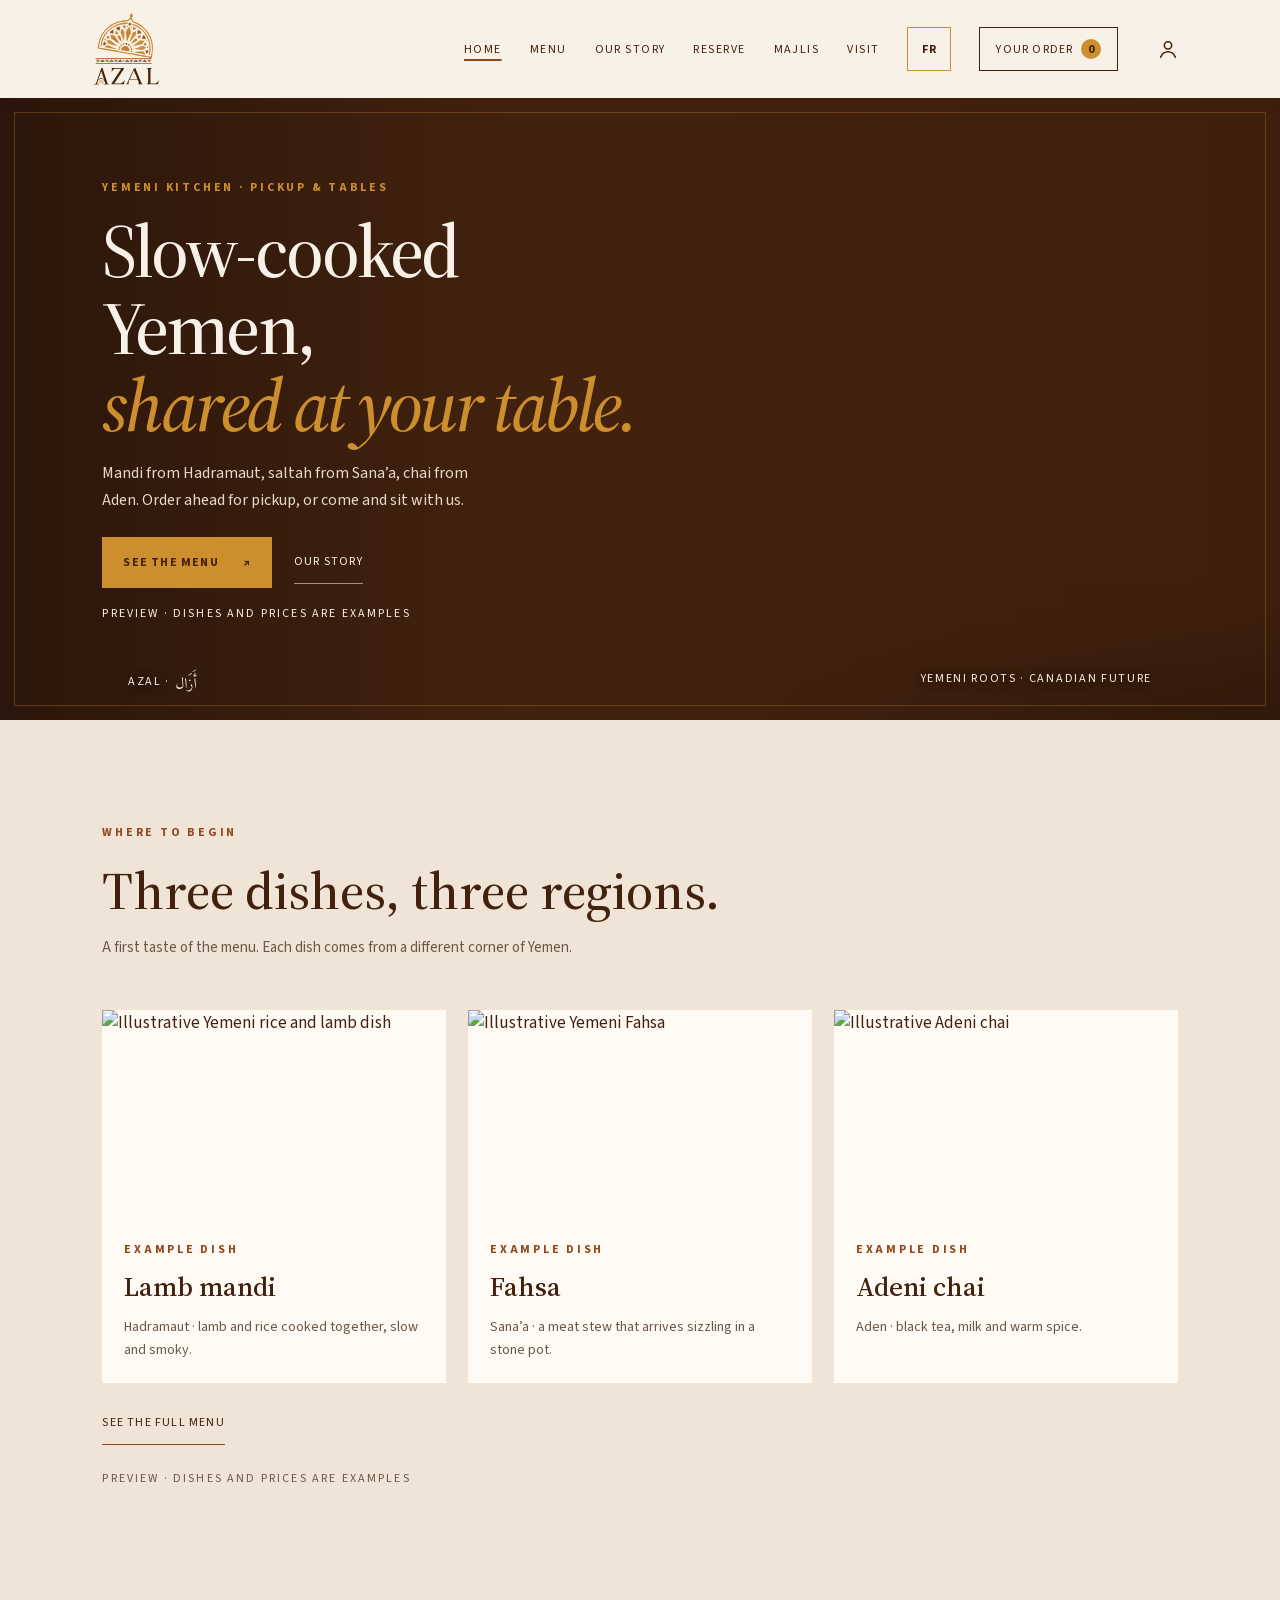
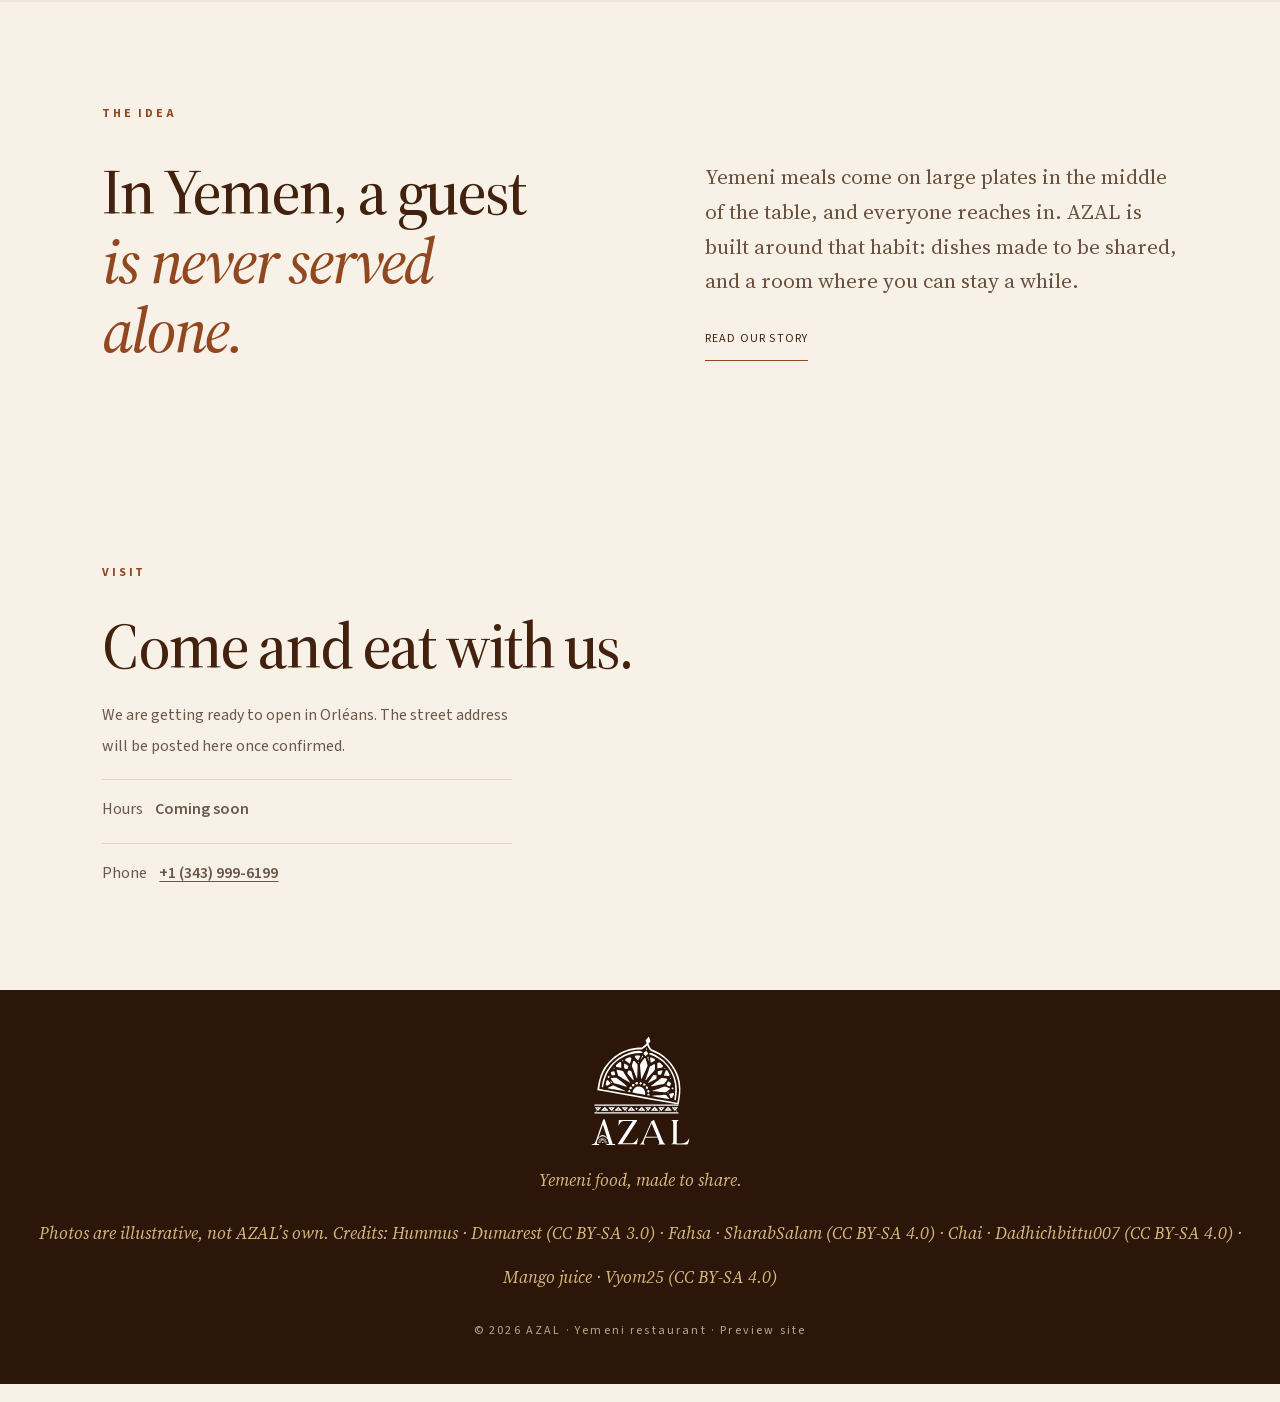
==== commit 6c376e8d: "F-OWN-25: details and sign-out behind the header profile icon, on every page Owner directive: 'Your " ====
--- a/index.html
+++ b/index.html
@@ -3,7 +3,7 @@
 <head>
 <meta charset="utf-8"><meta name="viewport" content="width=device-width, initial-scale=1"><meta name="theme-color" content="#42220E">
 <meta name="description" content="Yemeni food made to share: mandi from Hadramaut, saltah from Sana’a, chai from Aden. Preview site: dishes and prices are examples."><meta property="og:type" content="website"><meta property="og:title" content="AZAL · Yemeni kitchen"><meta property="og:description" content="Yemeni food made to share: mandi from Hadramaut, saltah from Sana’a, chai from Aden. Preview site: dishes and prices are examples."><meta name="twitter:card" content="summary"><title>AZAL · Yemeni kitchen</title>
-<link rel="preload" href="assets/fonts/SourceSans3VF-Upright.woff2" as="font" type="font/woff2" crossorigin><link rel="preload" href="assets/fonts/SourceSerif4Variable-Roman.woff2" as="font" type="font/woff2" crossorigin><link rel="stylesheet" href="styles.css?v=20261127-2100"><link rel="icon" type="image/svg+xml" href="assets/azal-symbol.svg"></head>
+<link rel="preload" href="assets/fonts/SourceSans3VF-Upright.woff2" as="font" type="font/woff2" crossorigin><link rel="preload" href="assets/fonts/SourceSerif4Variable-Roman.woff2" as="font" type="font/woff2" crossorigin><link rel="stylesheet" href="styles.css?v=20261127-2215"><link rel="icon" type="image/svg+xml" href="assets/azal-symbol.svg"></head>
 <body class="page-home" data-title-key="title_home"><a class="skip-link" href="#main-content" data-i18n="skipLink">Skip to content</a><header class="site-header"><a class="brand" href="index.html" aria-label="AZAL home" data-i18n-aria-label="ariaHome"><img class="brand-logo" style="height:78px;width:auto;display:block" src="assets/azal-logo.svg" alt="AZAL — Yemeni Kitchen" data-i18n-alt="altLogoFooter"></a>
 <button class="menu-toggle" aria-label="Open navigation" data-i18n-aria-label="ariaOpenNav" aria-controls="primary-navigation" aria-expanded="false">☰</button><nav class="nav" id="primary-navigation" aria-label="Main navigation" data-i18n-aria-label="ariaMainNav"><a href="index.html" data-i18n="navHome" aria-current="page">Home</a><a href="menu.html" data-i18n="navMenu">Menu</a><a href="story.html" data-i18n="navStory">Our story</a><a href="reserve.html" data-i18n="navReserve">Reserve</a>
 <a href="member.html" data-i18n="navMajlis">Majlis</a><a href="index.html#visit" data-i18n="navVisit">Visit</a><button class="language-toggle" id="languageToggle" type="button" aria-label="Switch language">FR</button></nav><div class="header-quick"><button class="language-quick" type="button" data-lang-quick>FR</button><a class="majlis-quick" href="member.html" aria-label="Majlis" data-i18n-aria-label="navMajlis"><svg class="hq-icon" viewBox="0 0 24 24" aria-hidden="true" focusable="false"><circle cx="12" cy="8" r="4"/><path d="M4 21c1.5-4.2 4.4-6 8-6s6.5 1.8 8 6"/></svg></a></div><button class="cart-open" id="cartOpen"><svg class="hq-icon cart-icon" viewBox="0 0 24 24" aria-hidden="true" focusable="false"><path d="M5 8h14l-1.2 12H6.2z"/><path d="M9 8V6a3 3 0 0 1 6 0v2"/></svg><span class="cart-label" data-i18n="cartButton">Your order</span> <span id="cartCount">0</span></button></header>
@@ -20,4 +20,4 @@
 </section><section class="welcome section" id="story-teaser"><div class="section-kicker" data-i18n="storyKicker">THE IDEA</div><div class="welcome-grid"><h2><span data-i18n="storyTitle">In Yemen, a guest</span><br><em data-i18n="storyTitleEm">is never served alone.</em></h2><div class="welcome-copy"><p data-i18n="storyText">Yemeni meals come on large plates in the middle of the table, and everyone reaches in. AZAL is built around that habit: dishes made to be shared, and a room where you can stay a while.</p><div class="story-teaser-link"><a class="text-link dark-link" href="story.html" data-i18n="storyTeaserLink">Read our story</a></div></div></div></section><section class="visit section" id="visit"><div><div class="section-kicker" data-i18n="visitKicker">VISIT</div><h2 data-i18n="visitTitle">Come and eat with us.</h2><p data-i18n="visitText">We are getting ready to open in Orléans. The street address will be posted here once confirmed.</p><p class="visit-hours"><span data-i18n="hoursLabel">Hours</span> <strong data-i18n="comingSoon">Coming soon</strong></p><p class="visit-hours visit-phone"><span data-i18n="addressLabel">Phone</span> <a class="phone-link" dir="ltr" href="tel:+13439996199"><strong>+1 (343) 999-6199</strong></a></p></div><div class="visit-card" hidden data-show-when="owner-facts"><span class="card-label" data-i18n="visitCard">AZAL</span><h3><span data-i18n="visitCardTitle">One room,</span><br><span data-i18n="visitCardTitle2">one warm welcome.</span></h3><div class="detail-row"><span data-i18n="locationLabel">Where</span><strong data-i18n="toAnnounce">Address coming soon</strong></div><div class="detail-row"><span data-i18n="addressLabel">Phone</span><strong data-i18n="comingSoon">Coming soon</strong></div><div class="detail-row"><span data-i18n="hoursLabel">Hours</span><strong data-i18n="comingSoon">Coming soon</strong></div></div></section></main><footer class="footer"><img class="footer-logo" style="height:118px;width:auto;display:block;margin:0 auto 12px" src="assets/azal-logo-white.svg" alt="AZAL Restaurant" data-i18n-alt="altLogo"><p data-i18n="footerTagline">Yemeni food, made to share.</p><p class="photo-credits"><span data-i18n="photoCreditsLabel">Photos are illustrative, not AZAL’s own. Credits:</span> <a href="https://commons.wikimedia.org/wiki/File:HummusLebanese.jpg" target="_blank" rel="noopener noreferrer">Hummus · Dumarest</a> (CC BY-SA 3.0) · <a href="https://commons.wikimedia.org/wiki/File:%D8%AE%D8%A8%D8%B2_%D9%85%D9%84%D9%88%D8%AD.jpg" target="_blank" rel="noopener noreferrer">Fahsa · SharabSalam</a> (CC BY-SA 4.0) · <a href="https://commons.wikimedia.org/wiki/File:Chai_In_Sakora.jpg" target="_blank" rel="noopener noreferrer">Chai · Dadhichbittu007</a> (CC BY-SA 4.0) · <a href="https://commons.wikimedia.org/wiki/File:Mango_juice.JPG" target="_blank" rel="noopener noreferrer">Mango juice · Vyom25</a> (CC BY-SA 4.0)</p><span>© <span id="year"></span> <span data-i18n="footerLegal">AZAL · Yemeni restaurant · Preview site</span></span></footer><div class="cart-backdrop" id="cartBackdrop"></div><aside class="cart-drawer" id="cartDrawer" aria-label="Your order" data-i18n-aria-label="ariaYourOrder" aria-hidden="true"><div class="cart-head"><div><span class="section-kicker" data-i18n="cartKicker">YOUR ORDER</span><h2 data-i18n="cartTitle">For pickup</h2></div><button class="close-cart" id="cartClose" aria-label="Close cart" data-i18n-aria-label="ariaCloseCart">×</button></div><div id="cartItems" class="cart-items"><p class="empty-cart">Your basket is waiting for something delicious.</p></div><div class="cart-bottom"><div class="total-line"><span data-i18n="subtotal">Subtotal</span><strong id="cartTotal">$0.00</strong></div><div class="total-line"><span data-i18n="hst">HST (13%)</span><strong id="cartTax">$0.00</strong></div><div class="total-line total-grand"><span data-i18n="total">Total</span><strong id="cartGrand">$0.00</strong></div><p class="demo-disclaimer" data-i18n="cartDisclaimer">Preview only: nothing is sent or charged.</p><button class="button button-gold checkout-button" id="checkoutButton" disabled><span data-i18n="checkoutButton">Continue</span></button></div></aside>
 
 <p id="cartStatus" class="visually-hidden" role="status" aria-live="polite"></p><div class="checkout-modal" id="checkoutModal" role="dialog" aria-modal="true" aria-labelledby="checkoutTitle"><div class="checkout-panel"><button class="close-cart modal-close" id="modalClose" aria-label="Close" data-i18n-aria-label="ariaClose">×</button><span class="section-kicker" data-i18n="demoOnly">PREVIEW</span><h2 id="checkoutTitle" data-i18n="checkoutTitle">Almost there.</h2><p data-i18n="checkoutText">This preview does not send your order to the kitchen or take payment.</p><p class="demo-disclaimer" data-i18n="demoPickupOnly">Nothing you choose here is sent, stored or charged.</p><fieldset class="pickup" id="pickup"><legend data-i18n="pickupTitle">Pickup time</legend><p class="pickup-note" id="pickupNote" aria-live="polite"></p><div class="pickup-options" id="pickupOptions"></div><p class="pickup-tz" id="pickupTz" data-i18n="pickupTz" hidden>Times are Toronto time.</p></fieldset><div class="checkout-totals" id="checkoutTotals" aria-live="polite"></div><button class="button button-gold checkout-button" id="placeDemoOrder"><span data-i18n="placeDemo">See the preview</span></button><p id="checkoutMessage" class="checkout-message" aria-live="polite"></p><div class="ritual" id="ritualPreview" aria-live="polite" hidden></div></div></div>
-<script src="supabase-config.js?v=20261127-2100" defer></script><script src="script.js?v=20261127-2100" defer></script><script src="auth.js?v=20261127-2100" defer></script><script src="sigil.js?v=20261127-2100" defer></script><script src="checkout.js?v=20261127-2100" defer></script><script src="sharecard.js?v=20261127-2100" defer></script><script src="iftar.js?v=20261127-2100" defer></script></body></html>
+<script src="supabase-config.js?v=20261127-2215" defer></script><script src="script.js?v=20261127-2215" defer></script><script src="auth.js?v=20261127-2215" defer></script><script src="sigil.js?v=20261127-2215" defer></script><script src="checkout.js?v=20261127-2215" defer></script><script src="sharecard.js?v=20261127-2215" defer></script><script src="iftar.js?v=20261127-2215" defer></script></body></html>
--- a/styles.css
+++ b/styles.css
@@ -947,5 +947,51 @@
 .co-auth input[readonly]{background:#F8F1E7;color:#914820}
 /* T-23 step 2: membership number; the join pitch is hidden for signed-in members */
 .member-banner[hidden]{display:none}
-.auth-member-no{margin:2px 0 10px;color:#914820;font-size:.95rem;letter-spacing:.02em}
-.auth-member-no strong{color:#42220E;font-size:1.08rem;letter-spacing:.06em;font-variant-numeric:tabular-nums}
+/* T-23 step 3: membership card — official palette and the official AZAL symbol only */
+.mcard{position:relative;overflow:hidden;margin:6px 0 18px;padding:20px 20px 16px;border-radius:18px;background:#42220E;color:#F8F1E7;max-width:440px;box-shadow:0 10px 28px rgba(66,34,14,.28);isolation:isolate}
+.mcard::before{content:"";position:absolute;inset:7px;border:1px solid rgba(205,142,45,.45);border-radius:13px;pointer-events:none}
+.mcard-mark{position:absolute;top:16px;inset-inline-end:18px;width:42px;height:auto}
+.mcard-watermark{position:absolute;inset-inline-end:-46px;bottom:34px;width:210px;height:auto;opacity:.09;z-index:-1}
+.mcard-kicker{color:#CD8E2D;font-size:.74rem;font-weight:700;letter-spacing:.18em;text-transform:uppercase}
+html[lang="ar"] .mcard-kicker{letter-spacing:0;font-size:.9rem}
+.mcard-name{margin:14px 56px 14px 0;font-family:var(--serif, inherit);font-size:1.55rem;line-height:1.2;overflow-wrap:anywhere}
+html[dir="rtl"] .mcard-name{margin:14px 0 14px 56px}
+.mcard-meta{display:flex;flex-wrap:wrap;gap:8px 26px;margin-bottom:14px}
+.mcard-meta span{display:block;color:#CD8E2D;font-size:.72rem;letter-spacing:.08em;text-transform:uppercase}
+html[lang="ar"] .mcard-meta span{letter-spacing:0;font-size:.85rem}
+.mcard-meta strong{font-size:1.02rem;font-weight:600;letter-spacing:.04em}
+.mcard-meta #authMemberNo strong{color:#F8F1E7;font-size:1.18rem;letter-spacing:.1em;font-variant-numeric:tabular-nums}
+.mcard-code{background:#F8F1E7;border-radius:10px;padding:10px 10px 6px;text-align:center}
+.mcard-barcode{display:block;width:100%;height:54px}
+.mcard-digits{color:#42220E;font-size:.82rem;letter-spacing:.4em;margin-top:4px;font-variant-numeric:tabular-nums}
+/* T-23B: the balance on the card */
+.mcard-meta #authCardPoints strong{color:#CD8E2D;font-size:1.18rem;font-variant-numeric:tabular-nums}
+.mcard-next{margin:-4px 0 14px;color:#F8F1E7;opacity:.85;font-size:.9rem}
+.mcard-next[hidden]{display:none}
+/* F-OWN-26: the founding-member mark (official gold on the card) and its plain-words line */
+.mcard-founder{display:inline-block;margin-top:8px;padding:3px 10px;border:1px solid #CD8E2D;border-radius:999px;color:#CD8E2D;font-size:.72rem;font-weight:700;letter-spacing:.14em;text-transform:uppercase}
+html[lang="ar"] .mcard-founder{letter-spacing:0;font-size:.85rem}
+.auth-founder-note{margin:-6px 0 18px;max-width:440px;padding:10px 14px;border-inline-start:3px solid #CD8E2D;background:rgba(205,142,45,.08);color:#42220E;font-size:.92rem;line-height:1.55}
+/* F-OWN-25: the profile panel behind the header icon */
+.profile-panel{position:fixed;z-index:60;inset-inline-end:12px;width:min(360px,calc(100vw - 24px));max-height:calc(100dvh - 90px);overflow:auto;padding:18px 18px 16px;background:#F8F1E7;color:#42220E;border:1px solid rgba(66,34,14,.18);border-radius:16px;box-shadow:0 18px 40px rgba(66,34,14,.22)}
+.profile-panel[hidden]{display:none}
+.profile-panel:focus{outline:none}
+.profile-close{position:absolute;top:8px;inset-inline-end:10px;width:40px;height:40px;border:0;background:none;color:#42220E;font-size:26px;line-height:1;cursor:pointer}
+.profile-panel .auth-details{margin:0}
+.profile-panel .auth-details-title{margin-top:0;padding-inline-end:40px}
+.profile-panel .member-actions{margin-top:14px}
+.profile-majlis{display:inline-block;margin-top:12px}
+/* F-OWN-25: the profile icon also on desktop (the language toggle stays in the nav there) */
+@media(min-width:801px){.header-quick{display:flex;align-items:center;order:3}.header-quick .language-quick{display:none}.header-quick .majlis-quick{display:inline-flex;align-items:center;justify-content:center;width:44px;height:44px;color:var(--brown);border-radius:22px}.header-quick .majlis-quick:focus-visible{outline:3px solid var(--gold);outline-offset:1px}}
+.profile-panel .auth-dl>div{display:grid;grid-template-columns:1fr;gap:1px;margin-bottom:10px}
+.profile-panel .auth-dl dt{font-size:.82rem;color:#914820}
+.profile-panel .auth-dl dd{margin:0;font-size:1rem;overflow-wrap:anywhere}
+.profile-panel .auth-dl dd[dir="ltr"]{text-align:start;unicode-bidi:isolate}
+/* §6 sibling fix (narrow desktop 801-1100px; French already overflowed at 801 on main): the bag becomes the icon + count,
+   as on mobile; its words stay for screen readers. */
+@media(min-width:801px) and (max-width:1100px){
+ .cart-open{position:relative;display:inline-flex;align-items:center;justify-content:center;width:44px;height:44px;min-width:44px;min-height:44px;padding:0!important;border:0;background:transparent;color:var(--brown)}
+ .cart-open .cart-icon{display:block}
+ .cart-open .cart-label{position:absolute;width:1px;height:1px;overflow:hidden;clip:rect(0 0 0 0);clip-path:inset(50%);white-space:nowrap}
+ .cart-open #cartCount{position:absolute;top:3px;right:1px;min-width:18px;height:18px;padding:0 5px;border-radius:9px;background:var(--gold);color:var(--brown);font-size:11px!important;font-weight:800;line-height:18px;text-align:center}
+}
